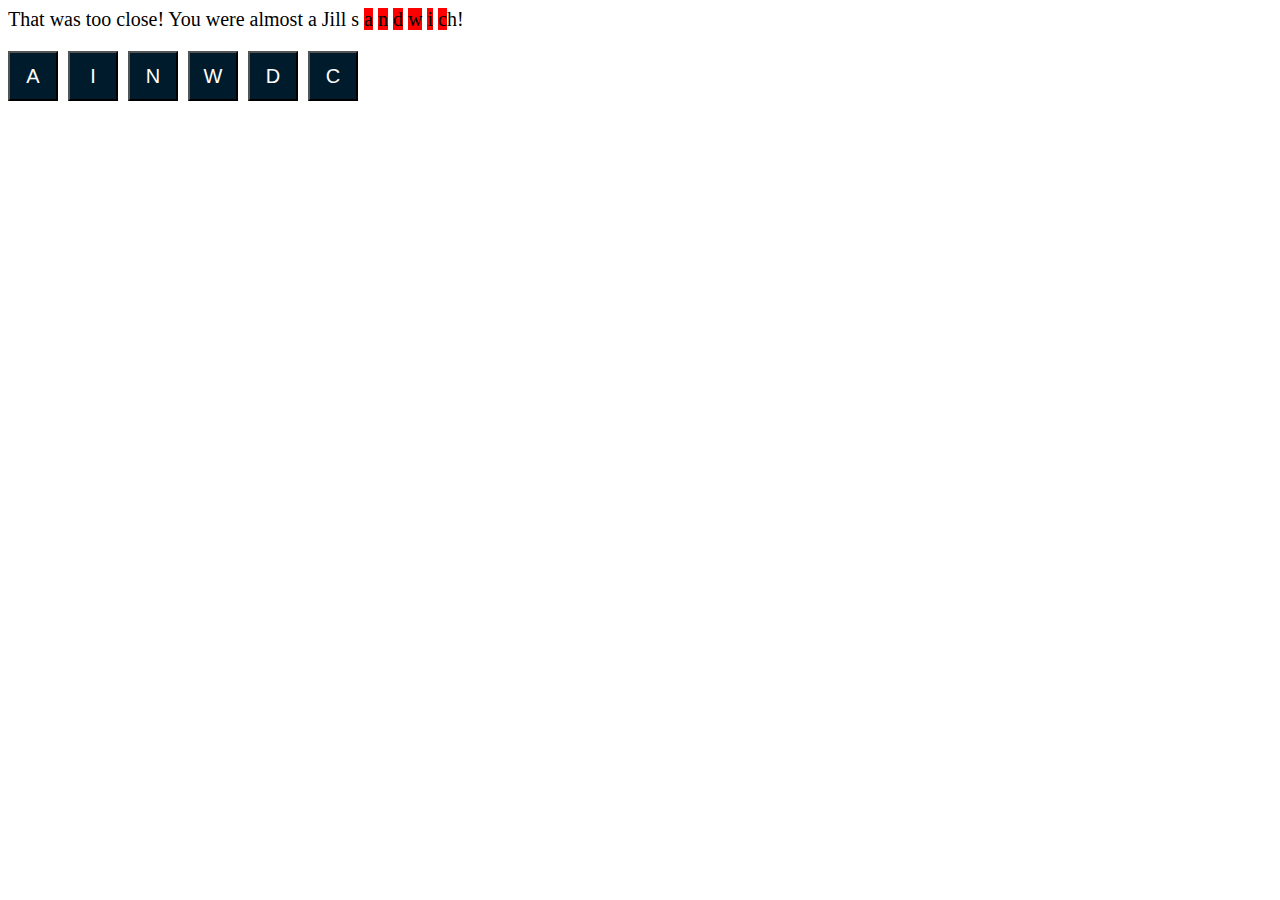
==== index.html @ 3afdf9ec "valida letras" ====
<!DOCTYPE html>
<html xmlns="http://www.w3.org/1999/xhtml">

  <head>
    <meta charset="utf-8" />
    <meta name="viewport" content="width=device-width" />
    <title>English Live Desafio</title>
    <style type="text/css">
    body {

      font-size: 20px;
    }
      .letter.show {
        background: green;
      }
      .letter.hide {
        background: red;
      }

      button.tecla {
        opacity: 0.5;
        padding: 10px;
        height: 50px;
        width: 50px;
        font-size: 20px;
        margin: 20px 10px 0 0;
        background: #001b2c;
        color: white;
        text-transform: uppercase;
      }

      button.tecla.ativa {
        opacity: 1;
      }
    </style>
  </head>

  <body>
    <div id="frase"></div>
    <div id="letras"></div>
    <div id="letterboard"></div>
    <div id="keyboard"></div>
    <div id="keypad"></div>
  </body>
  <script type="text/javascript" src="./res/js/frases.js"></script>
  <script type="text/javascript" src="./res/js/jquery-3.3.1.min.js"></script>
  <script type="text/javascript">
    function randomFrase() {
      fraseid = Math.floor(Math.random() * 6) + 1;
      frase = frases[fraseid].frase;
      return frase;
    }

    function getPalavra(frase) {
      palavra = frase.match(/\[(.*?)\]/);
      return palavra[1];
    }

    function getLetras(palavra) {
      letras = palavra.substring(1, (palavra.length - 1));
      return letras;
    }

    function ocultaPalavra(palavra, letras) {
        html = "";
        for (var i = 0; i < letras.length; i++) {
          html += ' <span class="letter hide" id="letter'+i+'">'+letras.charAt(i)+'</span>';
        }
       palavraoculta = palavra.replace(letras, html);
       return palavraoculta;
    }

    function mostraFrase(frase, palavraOculta, palavra) {
      document.getElementById("frase").innerHTML = frase.replace(palavra, palavraoculta).replace(/[\[\]']+/g, '');
    }

    function embaralhaLetras(letras) {
      return letras.split('').sort(function() {
        return 0.5 - Math.random()
      }).join('');
    }

    function mostraLetras(letras) {
      document.getElementById("letras").innerHTML = letras;
    }

    function montaTeclado(letras, divid) {
      $('#'+divid).empty();
      for (var i = 0; i < letras.length; i++) {
        montarBotao(letras.charAt(i), i, divid);
      }
    }

    function montarBotao(tecla, contador, divid) {
      $('#'+divid).append('<button id="tecla-'+tecla+'" class="tecla ativa tecla' +contador+'" value="'+tecla+'" >'+tecla+'</button>');
    }

    var ultimaLetraCerta = 0;
    function verificaPalavra(tecla) {
      letra = tecla.value;
      if ($(".letter.hide").text()[0] == letra) {
        letraId = $(".letter.hide").attr('id');
        $("#"+letraId).removeClass("hide");
        $("#"+letraId).addClass("show");
        $(tecla).removeClass("ativa").prop("disabled",true);
        if ($(".letter.hide").length == 0) {
          alert("AE Carai!");
          iniciaJogo();
        }
      }
    }
    var palavra;

    function iniciaJogo() {
      frase = randomFrase();
      palavra = getPalavra(frase);
      letras = getLetras(palavra);
      letrasEmbaralhadas = embaralhaLetras(letras);
      palavraOculta = ocultaPalavra(palavra, letras);
      mostraFrase(frase, palavraOculta, palavra);
      montaTeclado(letrasEmbaralhadas, "letterboard");
      $("#letterboard button").click(function(event) {
        verificaPalavra(this);
      });
    }

    function mostrarTecladoCompleto() {
      keyboard = "qwertyuiopasdfghjkl_-zxcvbnm.@";
      montaTeclado(keyboard, "keyboard");
      keyboard = "1234567890+";
      montaTeclado(keyboard, "keypad");
    }

    window.onload = function() {
      iniciaJogo();
      //mostrarTecladoCompleto();
    }
  </script>

</html>
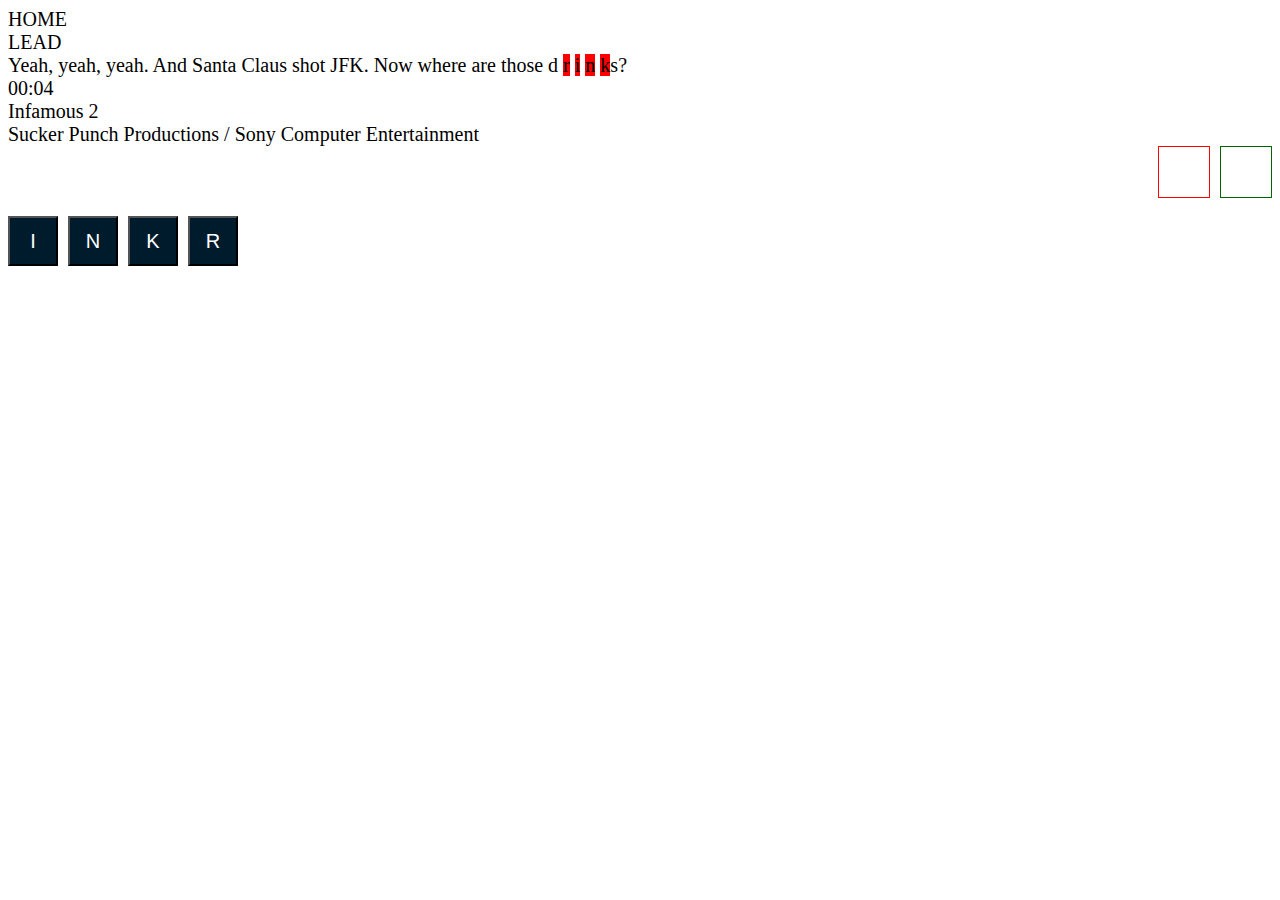
==== commit 6250fb8c: "separado em arquivos e traduzido para ingles" ====
--- a/index.html
+++ b/index.html
@@ -5,136 +5,35 @@
     <meta charset="utf-8" />
     <meta name="viewport" content="width=device-width" />
     <title>English Live Desafio</title>
-    <style type="text/css">
-    body {
-
-      font-size: 20px;
-    }
-      .letter.show {
-        background: green;
-      }
-      .letter.hide {
-        background: red;
-      }
-
-      button.tecla {
-        opacity: 0.5;
-        padding: 10px;
-        height: 50px;
-        width: 50px;
-        font-size: 20px;
-        margin: 20px 10px 0 0;
-        background: #001b2c;
-        color: white;
-        text-transform: uppercase;
-      }
-
-      button.tecla.ativa {
-        opacity: 1;
-      }
-    </style>
+    <link rel="stylesheet" href="./res/css/style.css">
   </head>
 
   <body>
-    <div id="frase"></div>
-    <div id="letras"></div>
-    <div id="letterboard"></div>
-    <div id="keyboard"></div>
-    <div id="keypad"></div>
+    <section id="home">
+      HOME
+    </section>
+    <section id="lead">
+      LEAD
+    </section>
+    <section id="game">
+      <div id="quote"></div>
+      <div id="letters"></div>
+      <div id="numberCountdown"></div>
+      <div id="title"></div>
+      <div id="producer"></div>
+      <div id="score">
+        <div id="rights"></div>
+        <div id="wrongs"></div>
+      </div>
+      <div id="keyboard"></div>
+      <div id="keypad"></div>
+
+    </section>
+    <section id="result">
+    </section>
   </body>
-  <script type="text/javascript" src="./res/js/frases.js"></script>
+  <script type="text/javascript" src="./res/js/quotes.js"></script>
   <script type="text/javascript" src="./res/js/jquery-3.3.1.min.js"></script>
-  <script type="text/javascript">
-    function randomFrase() {
-      fraseid = Math.floor(Math.random() * 6) + 1;
-      frase = frases[fraseid].frase;
-      return frase;
-    }
-
-    function getPalavra(frase) {
-      palavra = frase.match(/\[(.*?)\]/);
-      return palavra[1];
-    }
-
-    function getLetras(palavra) {
-      letras = palavra.substring(1, (palavra.length - 1));
-      return letras;
-    }
-
-    function ocultaPalavra(palavra, letras) {
-        html = "";
-        for (var i = 0; i < letras.length; i++) {
-          html += ' <span class="letter hide" id="letter'+i+'">'+letras.charAt(i)+'</span>';
-        }
-       palavraoculta = palavra.replace(letras, html);
-       return palavraoculta;
-    }
-
-    function mostraFrase(frase, palavraOculta, palavra) {
-      document.getElementById("frase").innerHTML = frase.replace(palavra, palavraoculta).replace(/[\[\]']+/g, '');
-    }
-
-    function embaralhaLetras(letras) {
-      return letras.split('').sort(function() {
-        return 0.5 - Math.random()
-      }).join('');
-    }
-
-    function mostraLetras(letras) {
-      document.getElementById("letras").innerHTML = letras;
-    }
-
-    function montaTeclado(letras, divid) {
-      $('#'+divid).empty();
-      for (var i = 0; i < letras.length; i++) {
-        montarBotao(letras.charAt(i), i, divid);
-      }
-    }
-
-    function montarBotao(tecla, contador, divid) {
-      $('#'+divid).append('<button id="tecla-'+tecla+'" class="tecla ativa tecla' +contador+'" value="'+tecla+'" >'+tecla+'</button>');
-    }
-
-    var ultimaLetraCerta = 0;
-    function verificaPalavra(tecla) {
-      letra = tecla.value;
-      if ($(".letter.hide").text()[0] == letra) {
-        letraId = $(".letter.hide").attr('id');
-        $("#"+letraId).removeClass("hide");
-        $("#"+letraId).addClass("show");
-        $(tecla).removeClass("ativa").prop("disabled",true);
-        if ($(".letter.hide").length == 0) {
-          alert("AE Carai!");
-          iniciaJogo();
-        }
-      }
-    }
-    var palavra;
-
-    function iniciaJogo() {
-      frase = randomFrase();
-      palavra = getPalavra(frase);
-      letras = getLetras(palavra);
-      letrasEmbaralhadas = embaralhaLetras(letras);
-      palavraOculta = ocultaPalavra(palavra, letras);
-      mostraFrase(frase, palavraOculta, palavra);
-      montaTeclado(letrasEmbaralhadas, "letterboard");
-      $("#letterboard button").click(function(event) {
-        verificaPalavra(this);
-      });
-    }
-
-    function mostrarTecladoCompleto() {
-      keyboard = "qwertyuiopasdfghjkl_-zxcvbnm.@";
-      montaTeclado(keyboard, "keyboard");
-      keyboard = "1234567890+";
-      montaTeclado(keyboard, "keypad");
-    }
-
-    window.onload = function() {
-      iniciaJogo();
-      //mostrarTecladoCompleto();
-    }
-  </script>
+  <script type="text/javascript" src="./res/js/ojogo.js"></script>
 
 </html>
--- a/res/css/style.css
+++ b/res/css/style.css
@@ -0,0 +1,51 @@
+
+  body {
+
+    font-size: 20px;
+  }
+
+  .letter.show {
+    background: green;
+  }
+
+  .letter.hide {
+    background: red;
+  }
+
+  button.key {
+    opacity: 0.5;
+    padding: 10px;
+    height: 50px;
+    width: 50px;
+    font-size: 20px;
+    margin: 20px 10px 0 0;
+    background: #001b2c;
+    color: white;
+    text-transform: uppercase;
+  }
+
+  button.key.active {
+    opacity: 1;
+  }
+
+  #score {
+  height: 50px;
+  }
+  #score #rights {
+    border: 1px solid darkgreen;
+    color: darkgreen;
+    width: 50px;
+    height: 50px;
+    float: right;
+    font-size: 20px;
+  }
+
+  #score #wrongs {
+    border: 1px solid red;
+    color: red;
+    width: 50px;
+    height: 50px;
+    float: right;
+    margin-right: 10px;
+    font-size: 20px;
+  }
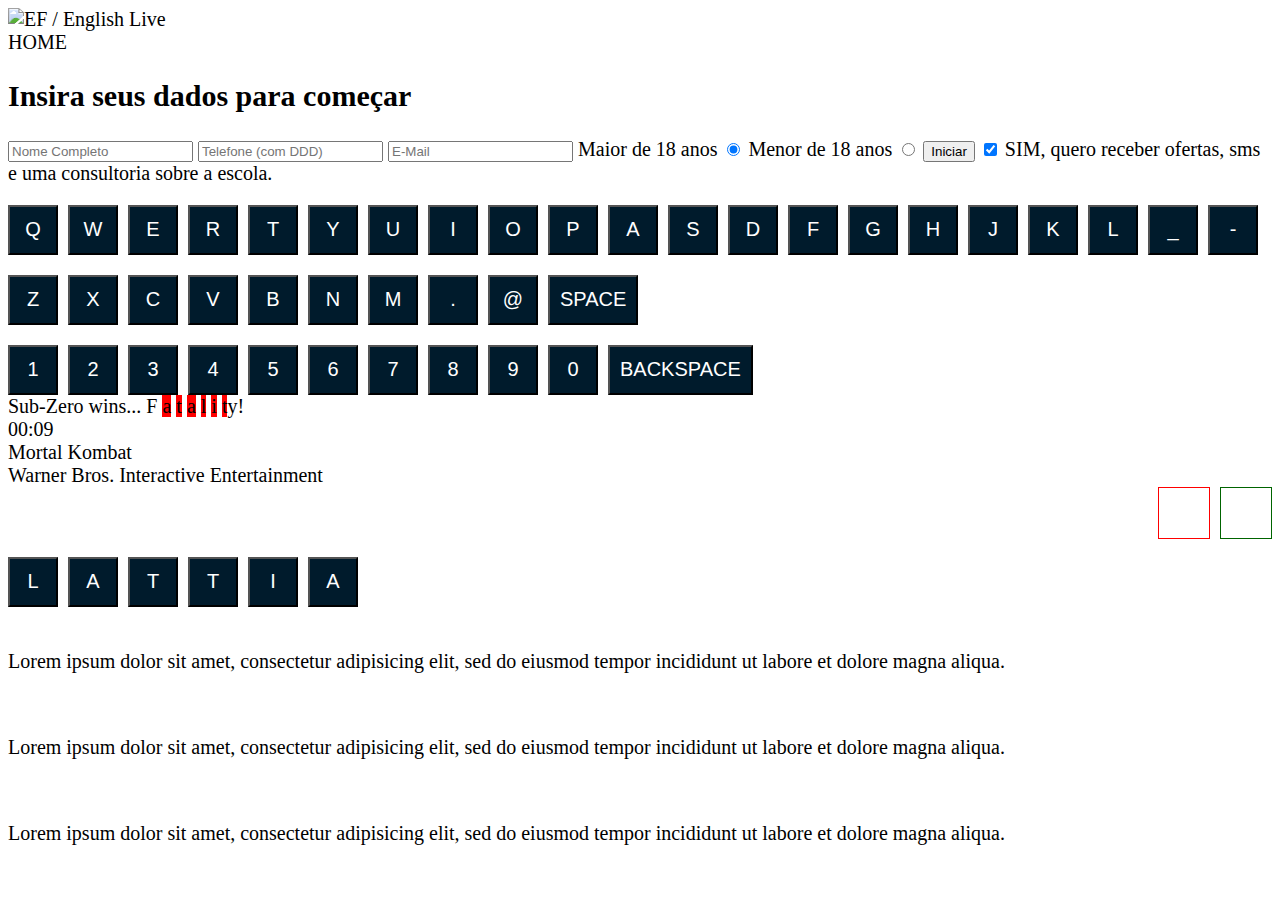
==== commit 57c738df: "HTML sections" ====
--- a/index.html
+++ b/index.html
@@ -9,12 +9,42 @@
   </head>
 
   <body>
+    <header>
+      <img src="./res/img/logo.png" alt="EF / English Live" class="logo">
+    </header>
+
     <section id="home">
       HOME
     </section>
+
     <section id="lead">
-      LEAD
+      <h2>Insira seus dados para começar</h2>
+      <div class="form">
+        <form id="leadForm">
+          <input type="text" class="field" placeholder="Nome Completo" id="nome" name="nome">
+          <input type="text" class="field" placeholder="Telefone (com DDD)" id="fone" name="fone">
+          <input type="text" class="field" placeholder="E-Mail" id="email" name="email">
+          <label for="optin">
+            Maior de 18 anos
+            <input type="radio" class="radio" value="maior18" name="idade" checked="checked">
+          </label>
+          <label for="optin">
+            Menor de 18 anos
+            <input type="radio" class="radio" value="menor18" name="idade">
+          </label>
+          <input type="submit" class="btn btn-primary btn-submit" value="Iniciar" name="submit">
+          <label for="optin">
+            <input type="checkbox" id="optin" value="receber" name="optin" checked="checked">
+            SIM, quero receber ofertas, sms e uma consultoria sobre a escola.
+          </label>
+        </form>
+      </div>
+      <div class="keyboard">
+        <div id="keyboard"></div>
+        <div id="keypad"></div>
+      </div>
     </section>
+
     <section id="game">
       <div id="quote"></div>
       <div id="letters"></div>
@@ -25,15 +55,39 @@
         <div id="rights"></div>
         <div id="wrongs"></div>
       </div>
-      <div id="keyboard"></div>
-      <div id="keypad"></div>
+      <div id="letterboard"></div>
+    </section>
 
-    </section>
     <section id="result">
+      <div class="final noob">
+        <img src="" alt="" class="result">
+        <p class="result">
+          Lorem ipsum dolor sit amet, consectetur adipisicing elit, sed do eiusmod tempor incididunt ut labore et dolore magna aliqua.
+        </p>
+      </div>
+      <div class="final gamer">
+        <img src="" alt="" class="result">
+        <p class="result">
+          Lorem ipsum dolor sit amet, consectetur adipisicing elit, sed do eiusmod tempor incididunt ut labore et dolore magna aliqua.
+        </p>
+      </div>
+      <div class="final hard">
+        <img src="" alt="" class="result">
+        <p class="result">
+          Lorem ipsum dolor sit amet, consectetur adipisicing elit, sed do eiusmod tempor incididunt ut labore et dolore magna aliqua.
+        </p>
+      </div>
     </section>
   </body>
   <script type="text/javascript" src="./res/js/quotes.js"></script>
   <script type="text/javascript" src="./res/js/jquery-3.3.1.min.js"></script>
   <script type="text/javascript" src="./res/js/ojogo.js"></script>
+  <script type="text/javascript" src="./res/js/utils.js"></script>
+
+  <script type="text/javascript">
+    $.post("http://www.englishlivebrasil.com.br/games/bgs2018/api/", $('#leadForm').serialize(), function(data) {
+      console.log(data);
+    });
+  </script>
 
 </html>
--- a/res/css/style.css
+++ b/res/css/style.css
@@ -28,6 +28,11 @@
     opacity: 1;
   }
 
+  button.key#key-space,
+  button.key#key-backspace {
+  width: auto;important;
+  }
+
   #score {
   height: 50px;
   }
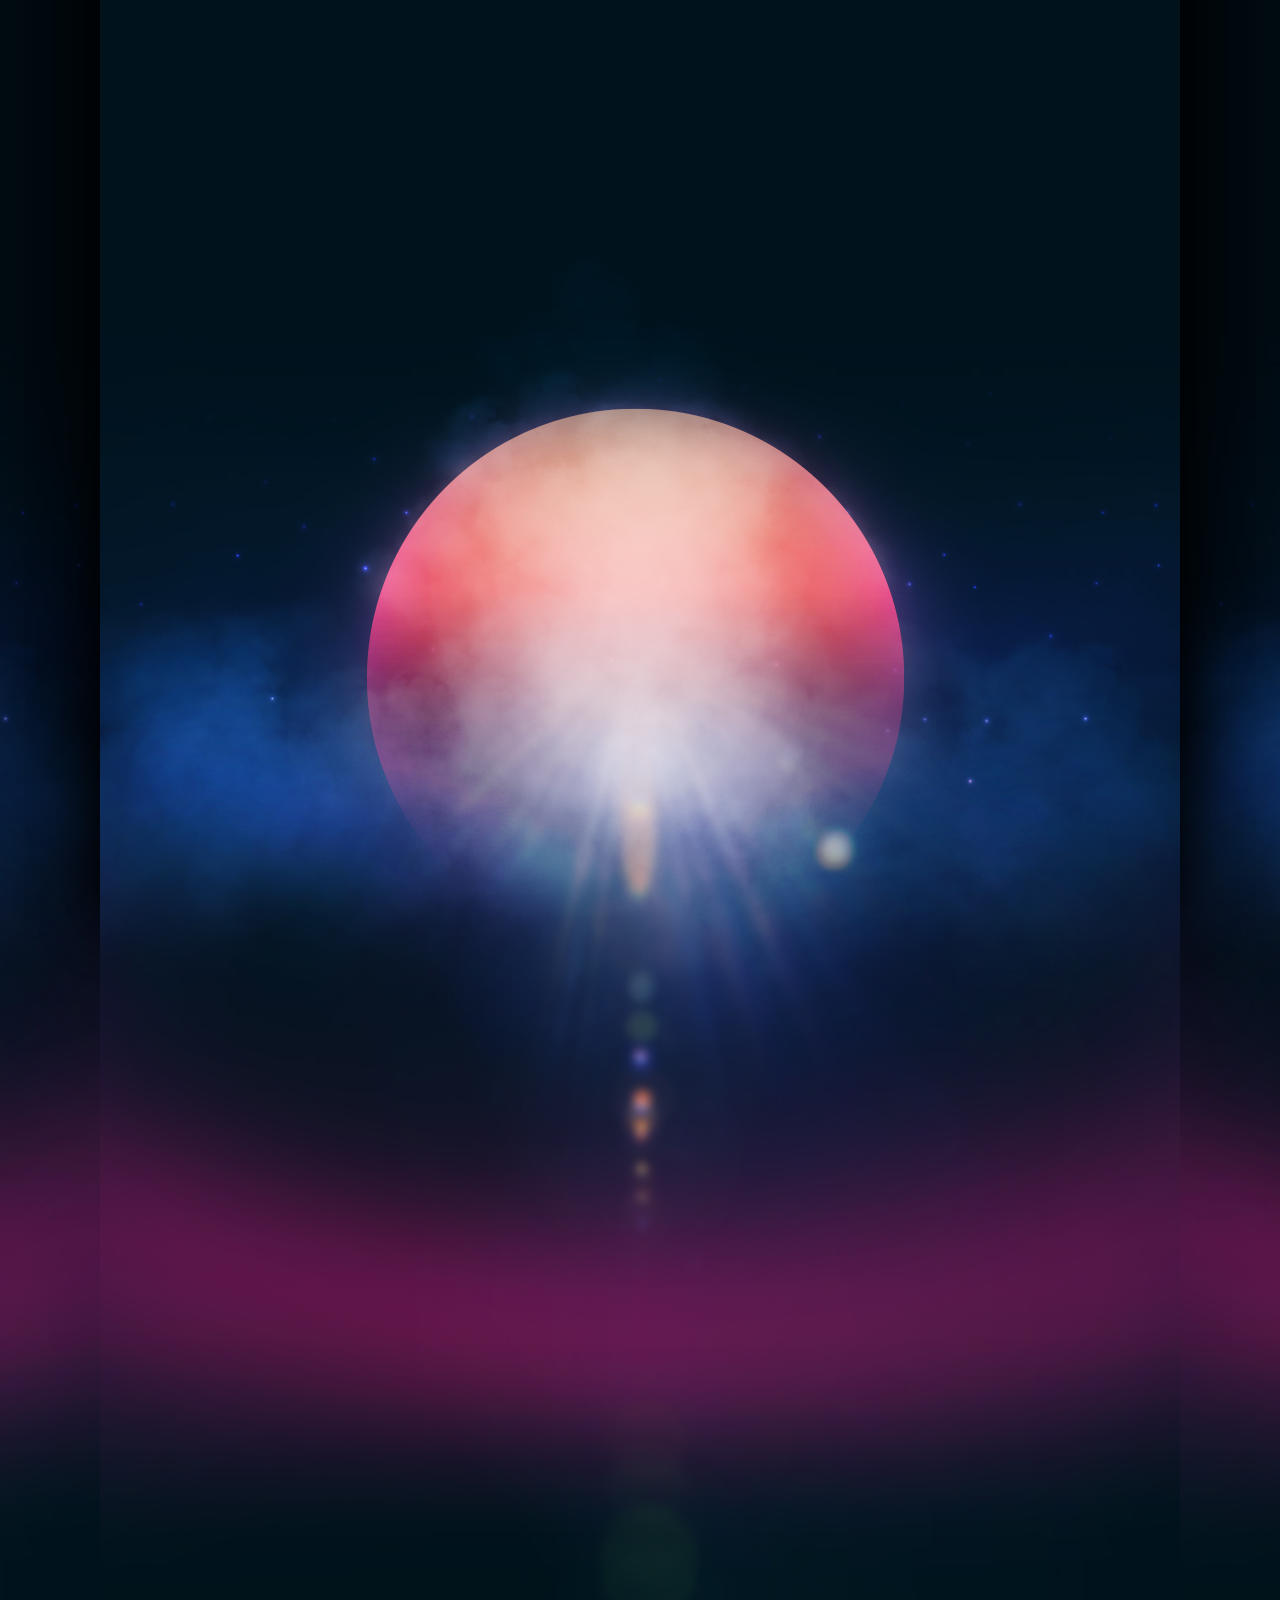
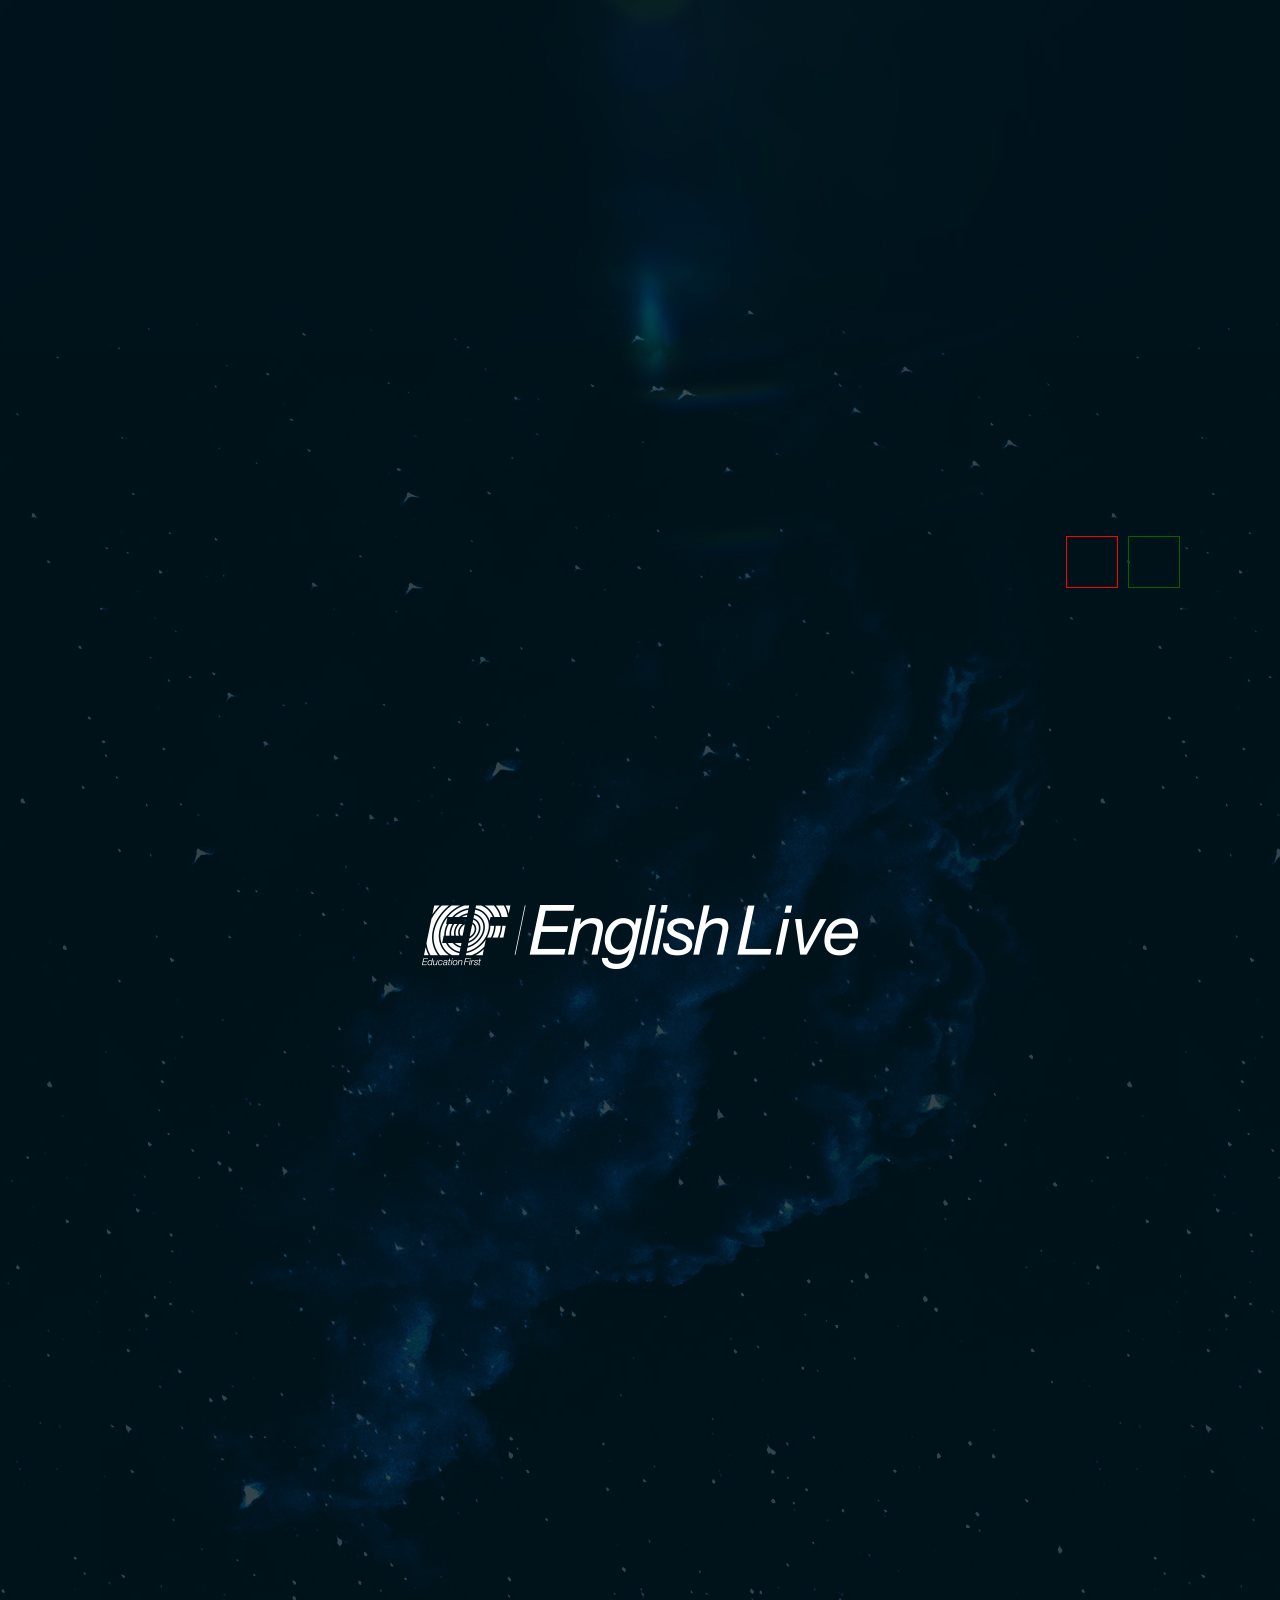
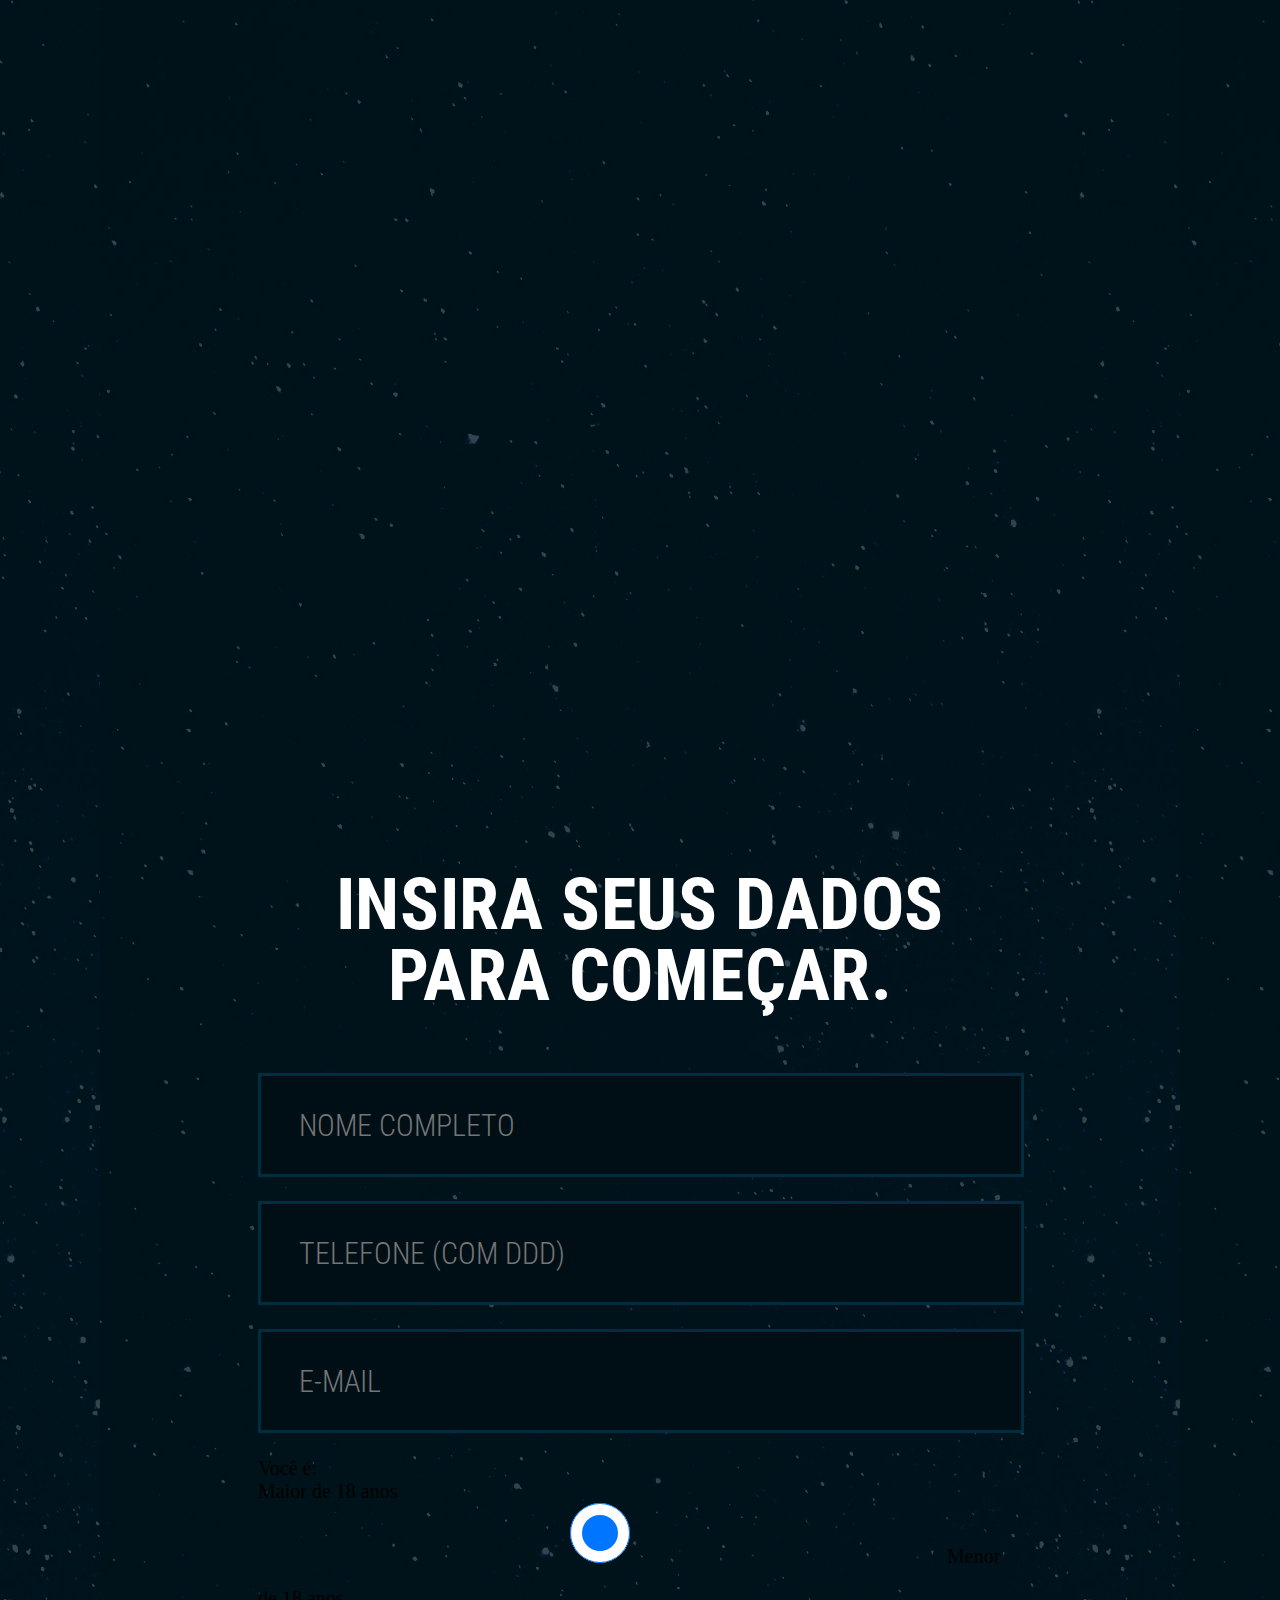
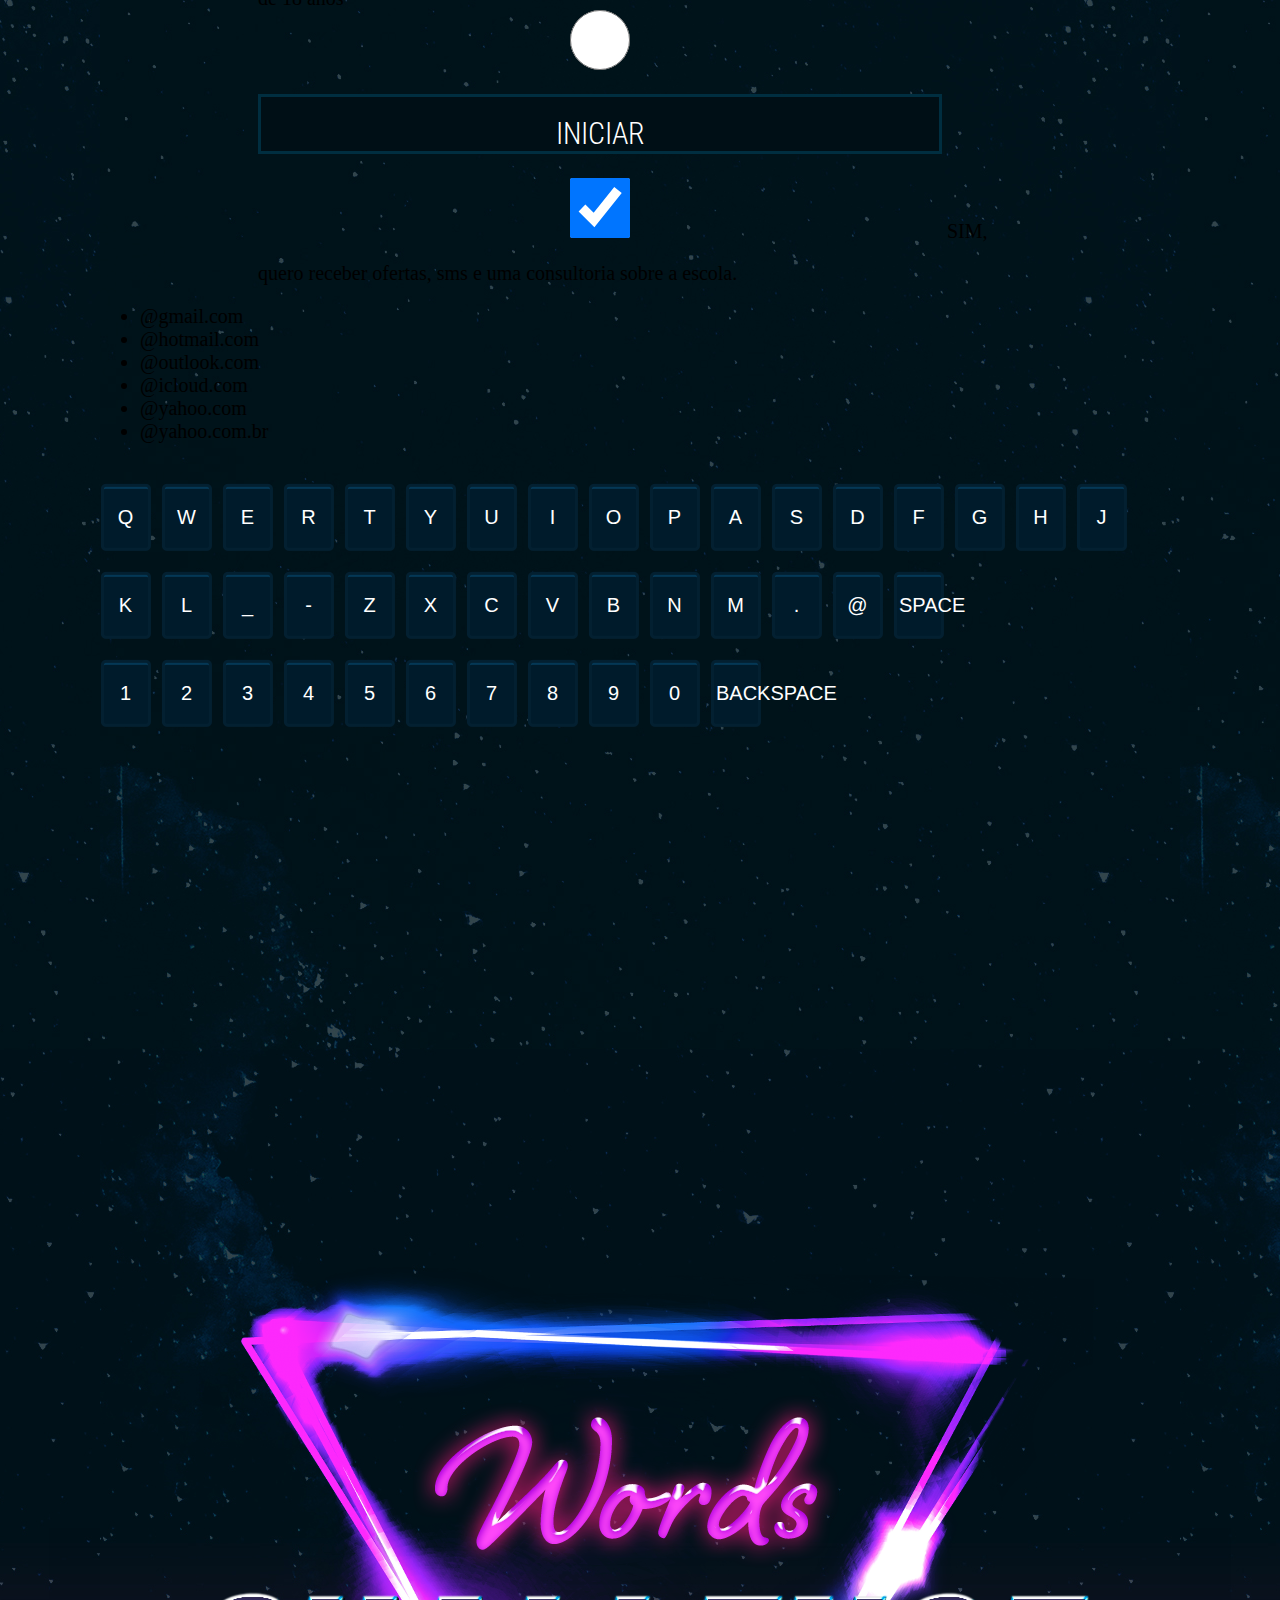
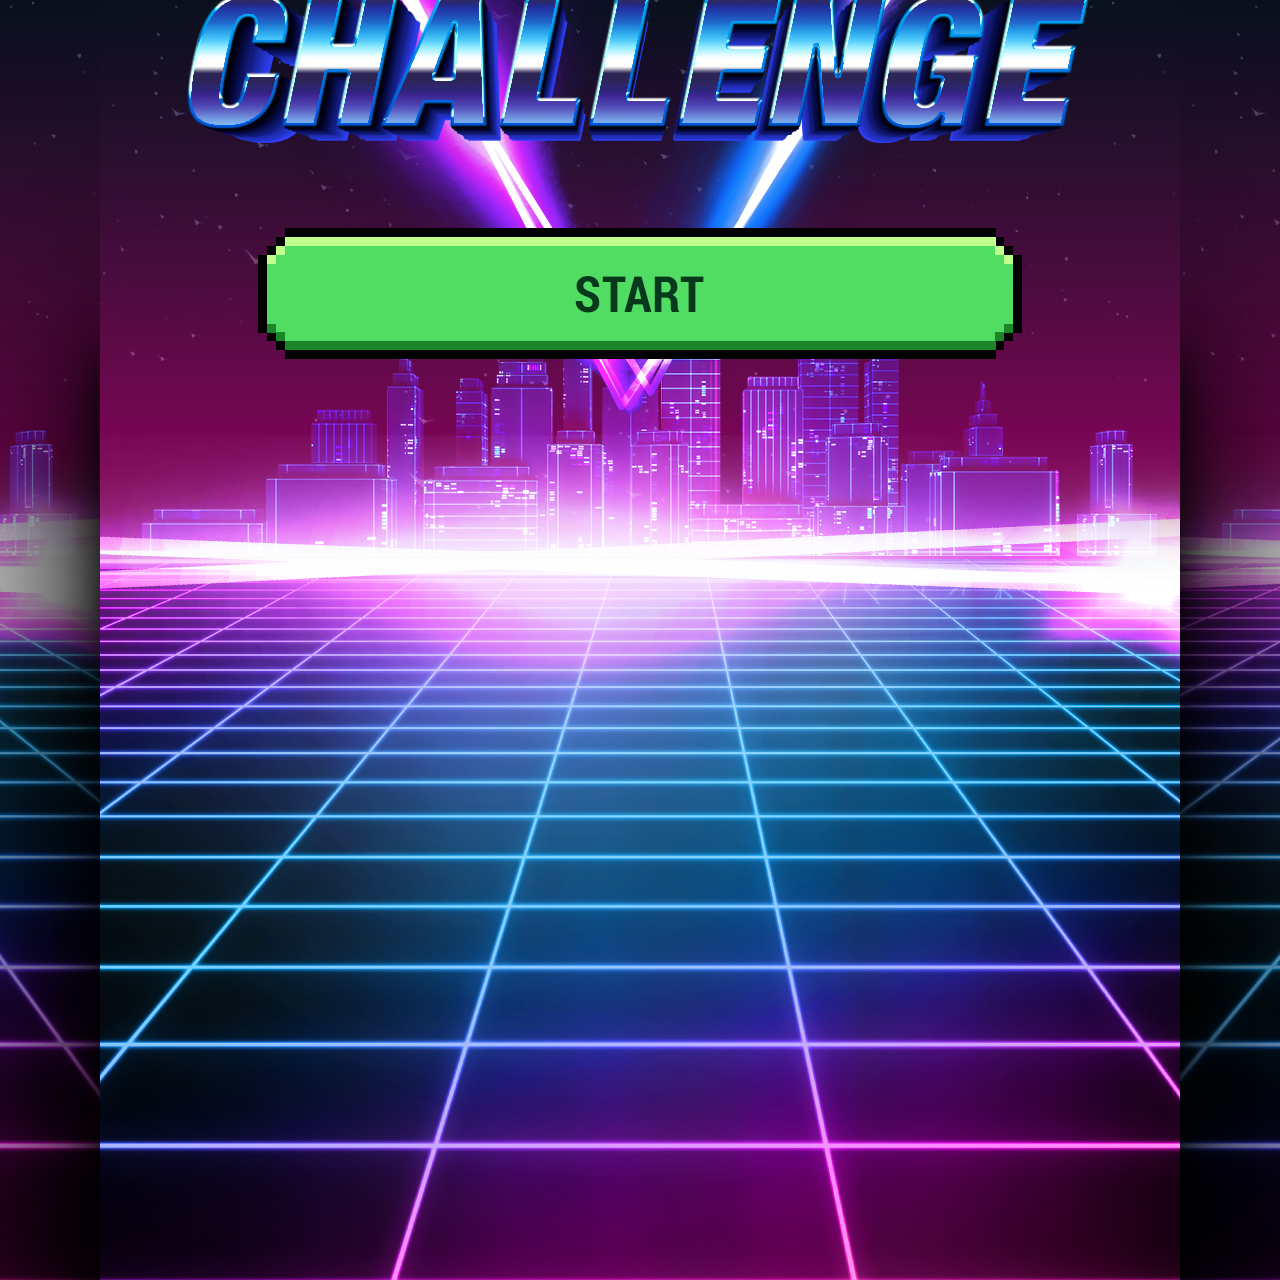
==== commit 0b19e60a: "CSS" ====
--- a/index.html
+++ b/index.html
@@ -1,29 +1,63 @@
 <!DOCTYPE html>
 <html xmlns="http://www.w3.org/1999/xhtml">
-
   <head>
     <meta charset="utf-8" />
     <meta name="viewport" content="width=device-width" />
     <title>English Live Desafio</title>
+    <link rel="stylesheet" href="./res/fonts/robotoCondensed/robotoCondensed.css">
     <link rel="stylesheet" href="./res/css/style.css">
   </head>
 
   <body>
     <header>
-      <img src="./res/img/logo.png" alt="EF / English Live" class="logo">
+      <img src="./res/img/english-live.png" alt="EF English Live" class="logo">
     </header>
 
-    <section id="home">
-      HOME
+    <section id="result">
+      <div class="final noob hide">
+        <img src="./res/img/winner-noob.png" alt="N00B" class="result">
+        <p class="resultText">
+          Sorry, você acertou menos de três…<br>
+          Precisa treinar mais - nos games e no inglês!
+        </p>
+      </div>
+      <div class="final gamer hide">
+        <img src="./res/img/winner-gamer.png" alt="G4M3R" class="result">
+        <p class="resultText">
+          Congrats! Você acertou 3 ou mais frases, é um gamer mesmo.<br>
+          Pegue seu prêmio.
+        </p>
+      </div>
+      <div class="final hard hide">
+        <img src="./res/img/winner-level-hard.png" alt="XP" class="result">
+        <p class="resultText">
+          Amazing! Acertou todas!<br>
+          Não tem troféu de platina, mas tem prêmio, e nossa admiração!
+        </p>
+      </div>
+    </section>
+
+    <section id="game">
+      <div id="quote"></div>
+      <div id="letters"></div>
+      <div id="numberCountdown" class=""></div>
+      <div id="title"></div>
+      <div id="producer"></div>
+      <div id="score">
+        <div id="rights"></div>
+        <div id="wrongs"></div>
+      </div>
+      <div id="letterboard"></div>
     </section>
 
     <section id="lead">
-      <h2>Insira seus dados para começar</h2>
+      <h2>Insira seus dados para começar.</h2>
       <div class="form">
         <form id="leadForm">
-          <input type="text" class="field" placeholder="Nome Completo" id="nome" name="nome">
-          <input type="text" class="field" placeholder="Telefone (com DDD)" id="fone" name="fone">
-          <input type="text" class="field" placeholder="E-Mail" id="email" name="email">
+          <input type="text" autocomplete="off" class="field" placeholder="Nome Completo" id="nome" name="nome">
+          <input type="text" autocomplete="off" class="field" placeholder="Telefone (com DDD)" id="fone" name="fone">
+          <input type="text" autocomplete="off" class="field" placeholder="E-Mail" id="email" name="email">
+          <div class="vocee">Você é:</div>
           <label for="optin">
             Maior de 18 anos
             <input type="radio" class="radio" value="maior18" name="idade" checked="checked">
@@ -38,6 +72,16 @@
             SIM, quero receber ofertas, sms e uma consultoria sobre a escola.
           </label>
         </form>
+        <div class="hide emailhelper">
+          <ul class="emailoptions">
+            <li class="emailoption">@gmail.com</li>
+            <li class="emailoption">@hotmail.com</li>
+            <li class="emailoption">@outlook.com</li>
+            <li class="emailoption">@icloud.com</li>
+            <li class="emailoption">@yahoo.com</li>
+            <li class="emailoption">@yahoo.com.br</li>
+          </ul>
+        </div>
       </div>
       <div class="keyboard">
         <div id="keyboard"></div>
@@ -45,40 +89,13 @@
       </div>
     </section>
 
-    <section id="game">
-      <div id="quote"></div>
-      <div id="letters"></div>
-      <div id="numberCountdown"></div>
-      <div id="title"></div>
-      <div id="producer"></div>
-      <div id="score">
-        <div id="rights"></div>
-        <div id="wrongs"></div>
-      </div>
-      <div id="letterboard"></div>
+    <section id="home">
+      <img class="gamelogo" src="./res/img/words-challenge.png" alt="Words Challenge">
+      <img class="btnstart" src="./res/img/start.png" alt="Start">
     </section>
 
-    <section id="result">
-      <div class="final noob">
-        <img src="" alt="" class="result">
-        <p class="result">
-          Lorem ipsum dolor sit amet, consectetur adipisicing elit, sed do eiusmod tempor incididunt ut labore et dolore magna aliqua.
-        </p>
-      </div>
-      <div class="final gamer">
-        <img src="" alt="" class="result">
-        <p class="result">
-          Lorem ipsum dolor sit amet, consectetur adipisicing elit, sed do eiusmod tempor incididunt ut labore et dolore magna aliqua.
-        </p>
-      </div>
-      <div class="final hard">
-        <img src="" alt="" class="result">
-        <p class="result">
-          Lorem ipsum dolor sit amet, consectetur adipisicing elit, sed do eiusmod tempor incididunt ut labore et dolore magna aliqua.
-        </p>
-      </div>
-    </section>
   </body>
+
   <script type="text/javascript" src="./res/js/quotes.js"></script>
   <script type="text/javascript" src="./res/js/jquery-3.3.1.min.js"></script>
   <script type="text/javascript" src="./res/js/ojogo.js"></script>
@@ -88,6 +105,28 @@
     $.post("http://www.englishlivebrasil.com.br/games/bgs2018/api/", $('#leadForm').serialize(), function(data) {
       console.log(data);
     });
+
+    window.onload = function() {
+
+      $("#leadForm input.field").click(function(event) {
+        fieldFocus = this.id;
+      });
+
+      showTecladoCompleto();
+      scrollToSection("home");
+
+      $(".btnstart").click(function() {
+        scrollToSection("lead");
+      });
+
+
+      $("form#leadForm").submit(function(e) {
+        e.preventDefault();
+        scrollToSection("game");
+        newTurn();
+      });
+
+    }
   </script>
 
 </html>
--- a/res/fonts/robotoCondensed/robotoCondensed.css
+++ b/res/fonts/robotoCondensed/robotoCondensed.css
@@ -0,0 +1,48 @@
+/* latin-ext */
+@font-face {
+  font-family: 'Roboto Condensed';
+  font-style: normal;
+  font-weight: 300;
+  src: local('Roboto Condensed Light'), local('RobotoCondensed-Light'), url('RobotoCondensed-Light.ttf')  format('truetype'), url(https://fonts.gstatic.com/s/robotocondensed/v16/ieVi2ZhZI2eCN5jzbjEETS9weq8-33mZGCoYb9lecyVC4A.woff2) format('woff2');
+  unicode-range: U+0100-024F, U+0259, U+1E00-1EFF, U+2020, U+20A0-20AB, U+20AD-20CF, U+2113, U+2C60-2C7F, U+A720-A7FF;
+}
+/* latin */
+@font-face {
+  font-family: 'Roboto Condensed';
+  font-style: normal;
+  font-weight: 300;
+  src: local('Roboto Condensed Light'), local('RobotoCondensed-Light'), url('RobotoCondensed-Light.ttf')  format('truetype'), url(https://fonts.gstatic.com/s/robotocondensed/v16/ieVi2ZhZI2eCN5jzbjEETS9weq8-33mZGCQYb9lecyU.woff2) format('woff2');
+  unicode-range: U+0000-00FF, U+0131, U+0152-0153, U+02BB-02BC, U+02C6, U+02DA, U+02DC, U+2000-206F, U+2074, U+20AC, U+2122, U+2191, U+2193, U+2212, U+2215, U+FEFF, U+FFFD;
+}
+/* latin-ext */
+@font-face {
+  font-family: 'Roboto Condensed';
+  font-style: normal;
+  font-weight: 400;
+  src: local('Roboto Condensed'), local('RobotoCondensed-Regular'), url('RobotoCondensed-Regular.ttf')  format('truetype'), url(https://fonts.gstatic.com/s/robotocondensed/v16/ieVl2ZhZI2eCN5jzbjEETS9weq8-19y7DQk6YvNkeg.woff2) format('woff2');
+  unicode-range: U+0100-024F, U+0259, U+1E00-1EFF, U+2020, U+20A0-20AB, U+20AD-20CF, U+2113, U+2C60-2C7F, U+A720-A7FF;
+}
+/* latin */
+@font-face {
+  font-family: 'Roboto Condensed';
+  font-style: normal;
+  font-weight: 400;
+  src: local('Roboto Condensed'), local('RobotoCondensed-Regular'), url('RobotoCondensed-Regular.ttf')  format('truetype'), url(https://fonts.gstatic.com/s/robotocondensed/v16/ieVl2ZhZI2eCN5jzbjEETS9weq8-19K7DQk6YvM.woff2) format('woff2');
+  unicode-range: U+0000-00FF, U+0131, U+0152-0153, U+02BB-02BC, U+02C6, U+02DA, U+02DC, U+2000-206F, U+2074, U+20AC, U+2122, U+2191, U+2193, U+2212, U+2215, U+FEFF, U+FFFD;
+}
+/* latin-ext */
+@font-face {
+  font-family: 'Roboto Condensed';
+  font-style: normal;
+  font-weight: 700;
+  src: local('Roboto Condensed Bold'), local('RobotoCondensed-Bold'), url('RobotoCondensed-Bold.ttf')  format('truetype'), url(https://fonts.gstatic.com/s/robotocondensed/v16/ieVi2ZhZI2eCN5jzbjEETS9weq8-32meGCoYb9lecyVC4A.woff2) format('woff2');
+  unicode-range: U+0100-024F, U+0259, U+1E00-1EFF, U+2020, U+20A0-20AB, U+20AD-20CF, U+2113, U+2C60-2C7F, U+A720-A7FF;
+}
+/* latin */
+@font-face {
+  font-family: 'Roboto Condensed';
+  font-style: normal;
+  font-weight: 700;
+  src: local('Roboto Condensed Bold'), local('RobotoCondensed-Bold'), url('RobotoCondensed-Bold.ttf')  format('truetype'), url(https://fonts.gstatic.com/s/robotocondensed/v16/ieVi2ZhZI2eCN5jzbjEETS9weq8-32meGCQYb9lecyU.woff2) format('woff2');
+  unicode-range: U+0000-00FF, U+0131, U+0152-0153, U+02BB-02BC, U+02C6, U+02DA, U+02DC, U+2000-206F, U+2074, U+20AC, U+2122, U+2191, U+2193, U+2212, U+2215, U+FEFF, U+FFFD;
+}
--- a/res/css/style.css
+++ b/res/css/style.css
@@ -1,56 +1,184 @@
+body {
+  background: url("../img/background.jpeg") 50% 0;
+  font-size: 20px;
+  margin: 0;
+  padding: 0;
+    -webkit-font-smoothing: antialiased;
+    -moz-osx-font-smoothing: grayscale;
+}
 
-  body {
+header {
+  position: fixed;
+  top: 0;
+  height: 100px;
+  width: 100%;
+  text-align: center;
+  padding-top: 58px;
+}
 
-    font-size: 20px;
+section {
+  padding-top: 160px;
+  height: 1760px;
+  width: 1080px;
+  display: block;
+  margin: auto;
+}
+
+section#home {
+  text-align: center;
+  box-shadow: 0px 1000px 50px 1px rgb(0, 0, 0), 0px 1000px 1500px 50px rgb(0, 0, 0);
+}
+
+
+section#result {
+  text-align: center;
+  box-shadow: 0px -1000px 50px 1px rgb(0, 0, 0), 0px -1000px 1500px 50px rgb(0, 0, 0);
+}
+
+.final.noob.hide, .final.gamer.hide, .final.hard.hide {
+  display: none;
+}
+
+.keyboard .key {
+  width: 51px;
+  height: 68px;
+  font-size: 20px;
+  margin: 20px 10px 0 0;
+  border: 0 none;
+  outline: 0 none;
+  background: url("../img/key-letter.png") no-repeat;
+}
+
+#letterboard .key {
+  width: 117px;
+  height: 152px;
+  font-size: 20px;
+  margin: 20px 10px 0 0;
+  border: 0 none;
+  outline: 0 none;
+  background: url("../img/key-game.png") no-repeat;
+}
+
+.key.active:active {
+  opacity: 0.8;
+  border: 1px solid transparent;
+}
+
+.letter.show {
+  background: green;
+}
+
+.letter.hide {
+  background: red;
+}
+
+button.key {
+  opacity: 0.5;
+  color: white;
+  text-transform: uppercase;
+}
+
+button.key.active {
+  opacity: 1;
+}
+
+button.key#key-space, button.key#key-backspace {
+  width: auto;
+  important;
+}
+
+#score {
+  height: 50px;
+}
+
+#score #rights {
+  border: 1px solid darkgreen;
+  color: darkgreen;
+  width: 50px;
+  height: 50px;
+  float: right;
+  font-size: 20px;
+}
+
+#score #wrongs {
+  border: 1px solid red;
+  color: red;
+  width: 50px;
+  height: 50px;
+  float: right;
+  margin-right: 10px;
+  font-size: 20px;
+}
+
+@keyframes pulse {
+  0% {
+    transform: scale(1);
   }
+  50% {
+    transform: scale(0.8);
+  }
+  100% {
+    transform: scale(1);
+  }
+}
 
-  .letter.show {
-    background: green;
-  }
+#numberCountdown {
+    text-align: center;
+    margin-top: 56px;
+    color: #fff;
+    font-size: 1.0em;
+    font-family: sans-serif;
+    text-transform: uppercase;
+}
 
-  .letter.hide {
-    background: red;
-  }
+.pulse {
+  animation-name: pulse;
+  animation-duration: 1s;
+  animation-fill-mode: both;
+  animation-iteration-count: infinite;
+}
 
-  button.key {
-    opacity: 0.5;
-    padding: 10px;
-    height: 50px;
-    width: 50px;
-    font-size: 20px;
-    margin: 20px 10px 0 0;
-    background: #001b2c;
+img.gamelogo {
+    margin: 144px auto -201px auto;
+}
+
+img.btnstart {
+    margin: 0 auto 0 auto;
+}
+
+h2 {
+    font-family: "Roboto Condensed", sans-serif;
+    text-align: center;
+    text-transform: uppercase;
+    font-size: 72px;
+    max-width: 650px;
+    margin: 69px auto 0;
+    line-height: 71px;
     color: white;
+    letter-spacing: 0.6px;
+}
+form#leadForm input {
+    width: 684px;
+    margin: 0 auto 24px;
+    border: 3px solid #002e40;
+    background: #000f16;
+    color: white;
+    height: 60px;
+    font-size: 30px;
+    padding: 19px 38px;
+    font-family: "Roboto Condensed";
     text-transform: uppercase;
-  }
+    font-weight: 300;
+    outline: 0 none;
+}
 
-  button.key.active {
-    opacity: 1;
-  }
+form#leadForm input:focus {
+    border: 3px solid #66c2f3;
+    box-shadow: 0 0px 50px 1px rgba(255, 255, 255, 0.2);
+}
 
-  button.key#key-space,
-  button.key#key-backspace {
-  width: auto;important;
-  }
-
-  #score {
-  height: 50px;
-  }
-  #score #rights {
-    border: 1px solid darkgreen;
-    color: darkgreen;
-    width: 50px;
-    height: 50px;
-    float: right;
-    font-size: 20px;
-  }
-
-  #score #wrongs {
-    border: 1px solid red;
-    color: red;
-    width: 50px;
-    height: 50px;
-    float: right;
-    margin-right: 10px;
-    font-size: 20px;
-  }
+form#leadForm {
+    margin: 62px auto 0 auto;
+    max-width: 764px;
+    /* background: red; */
+}
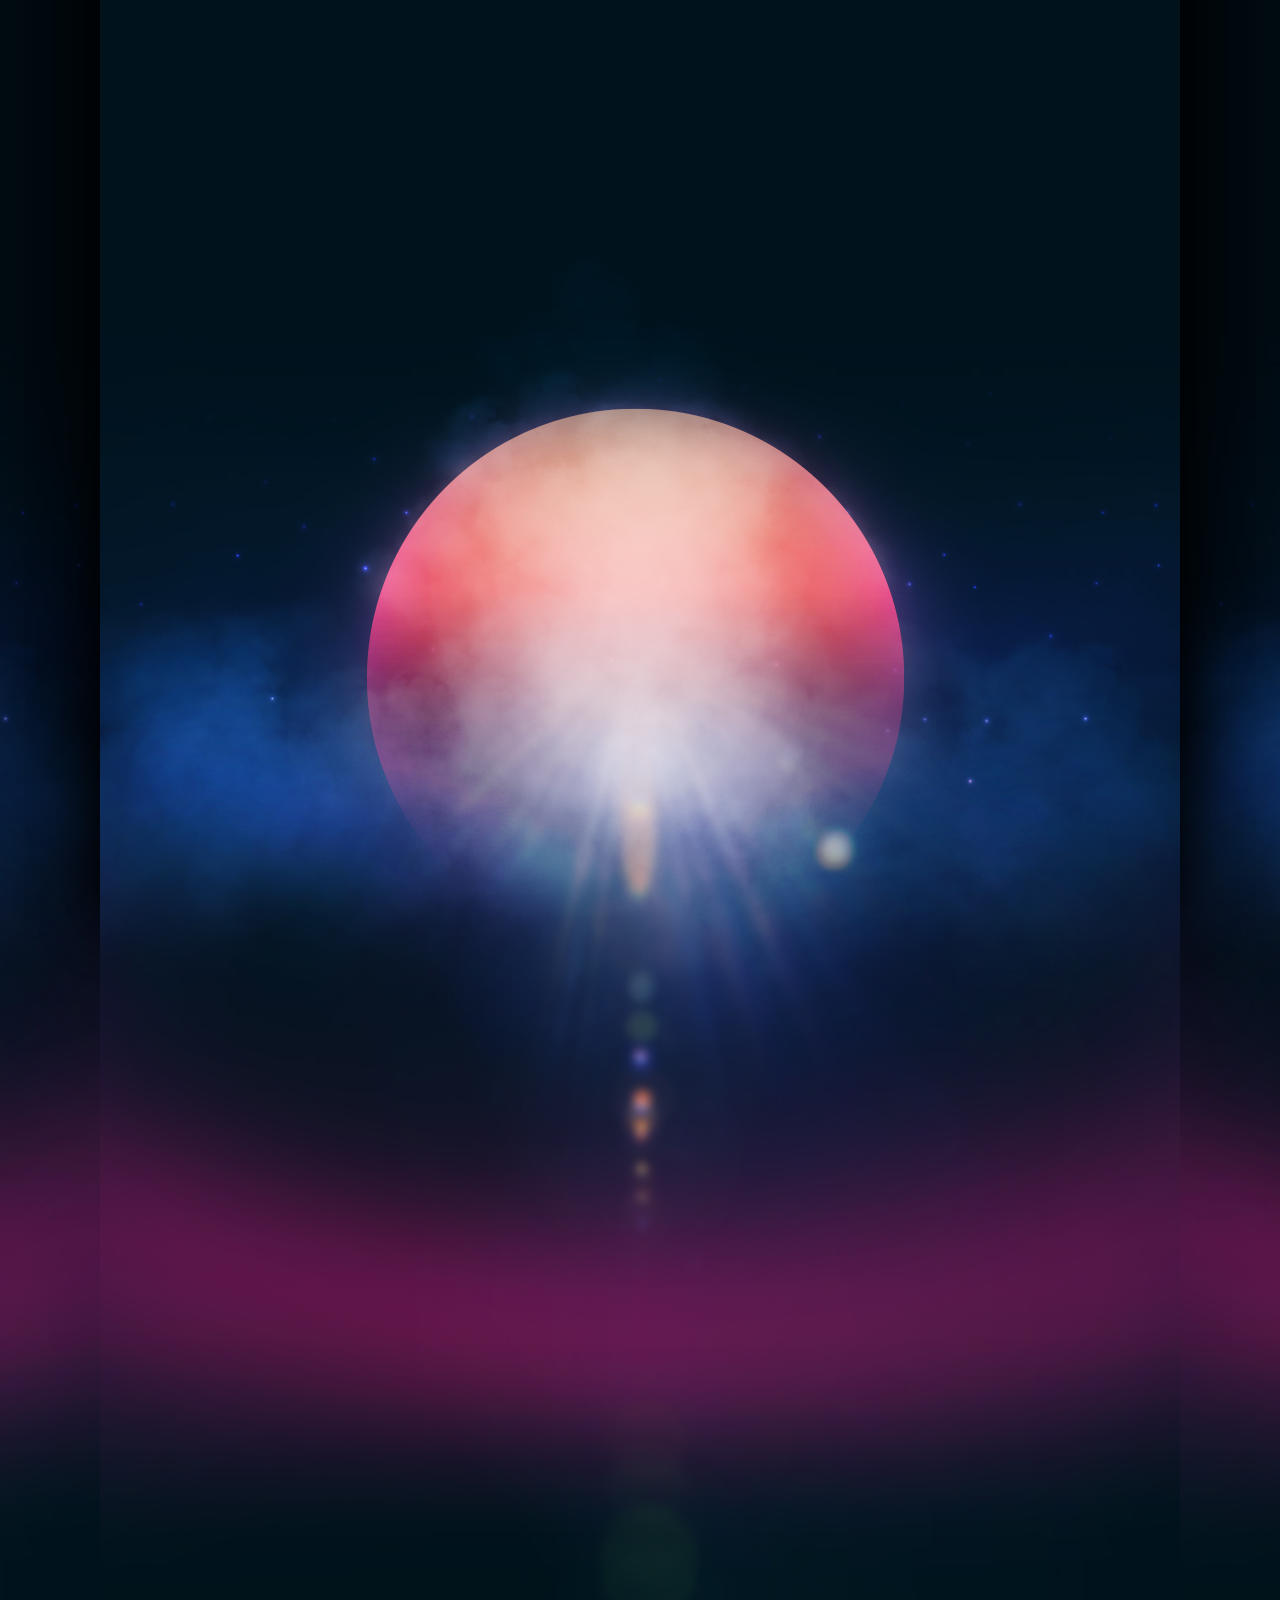
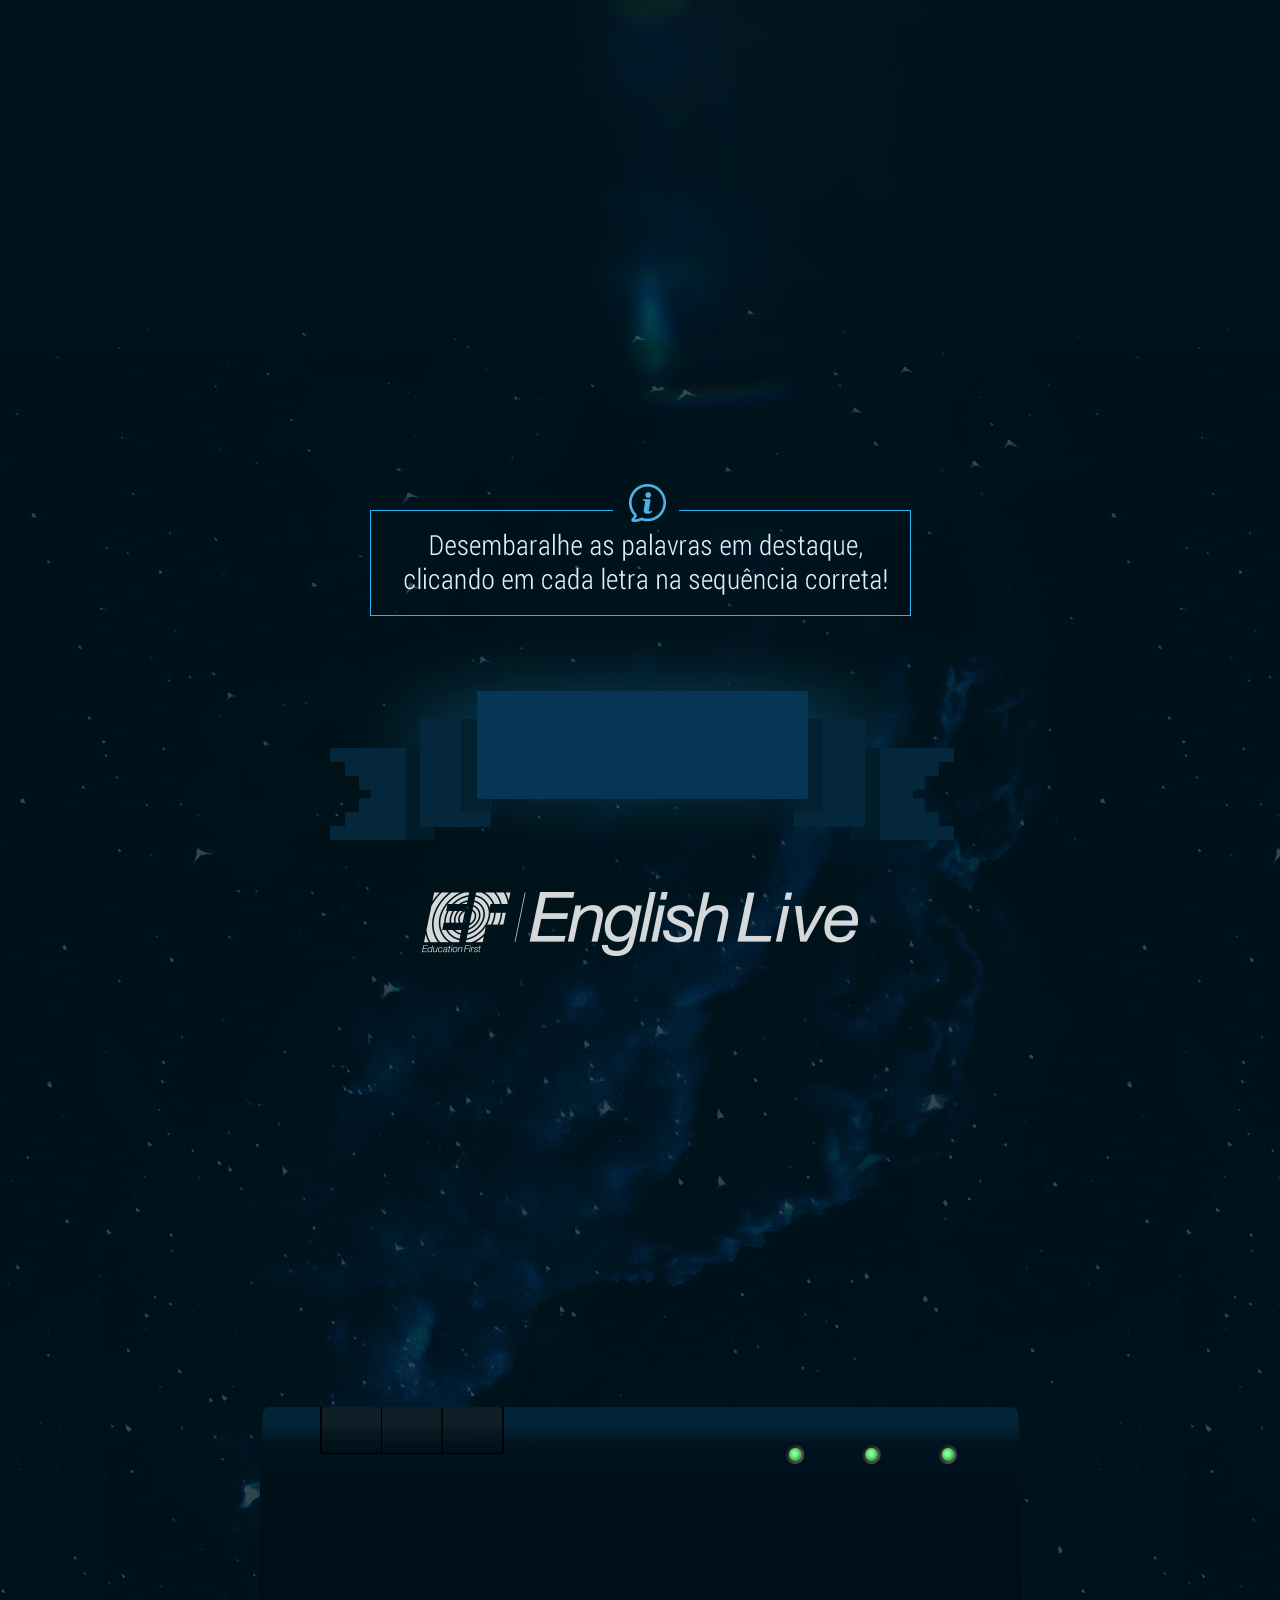
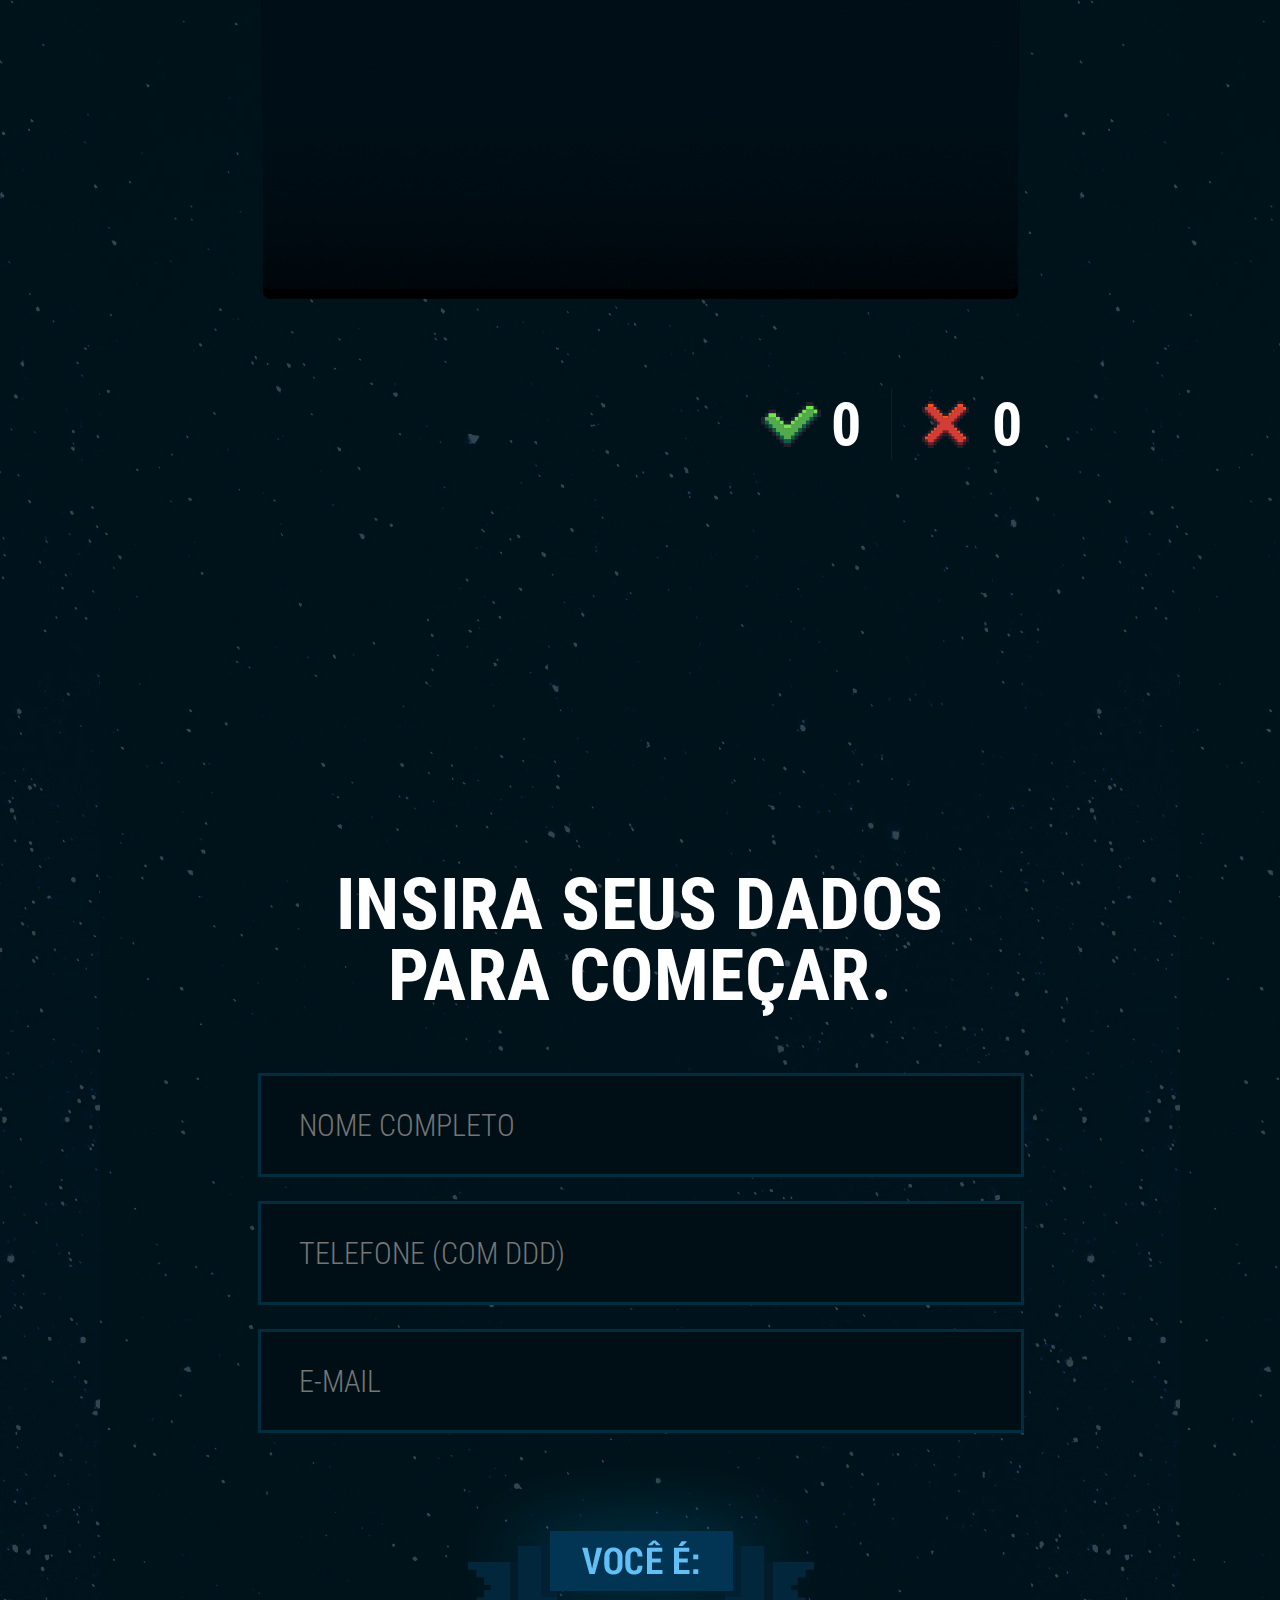
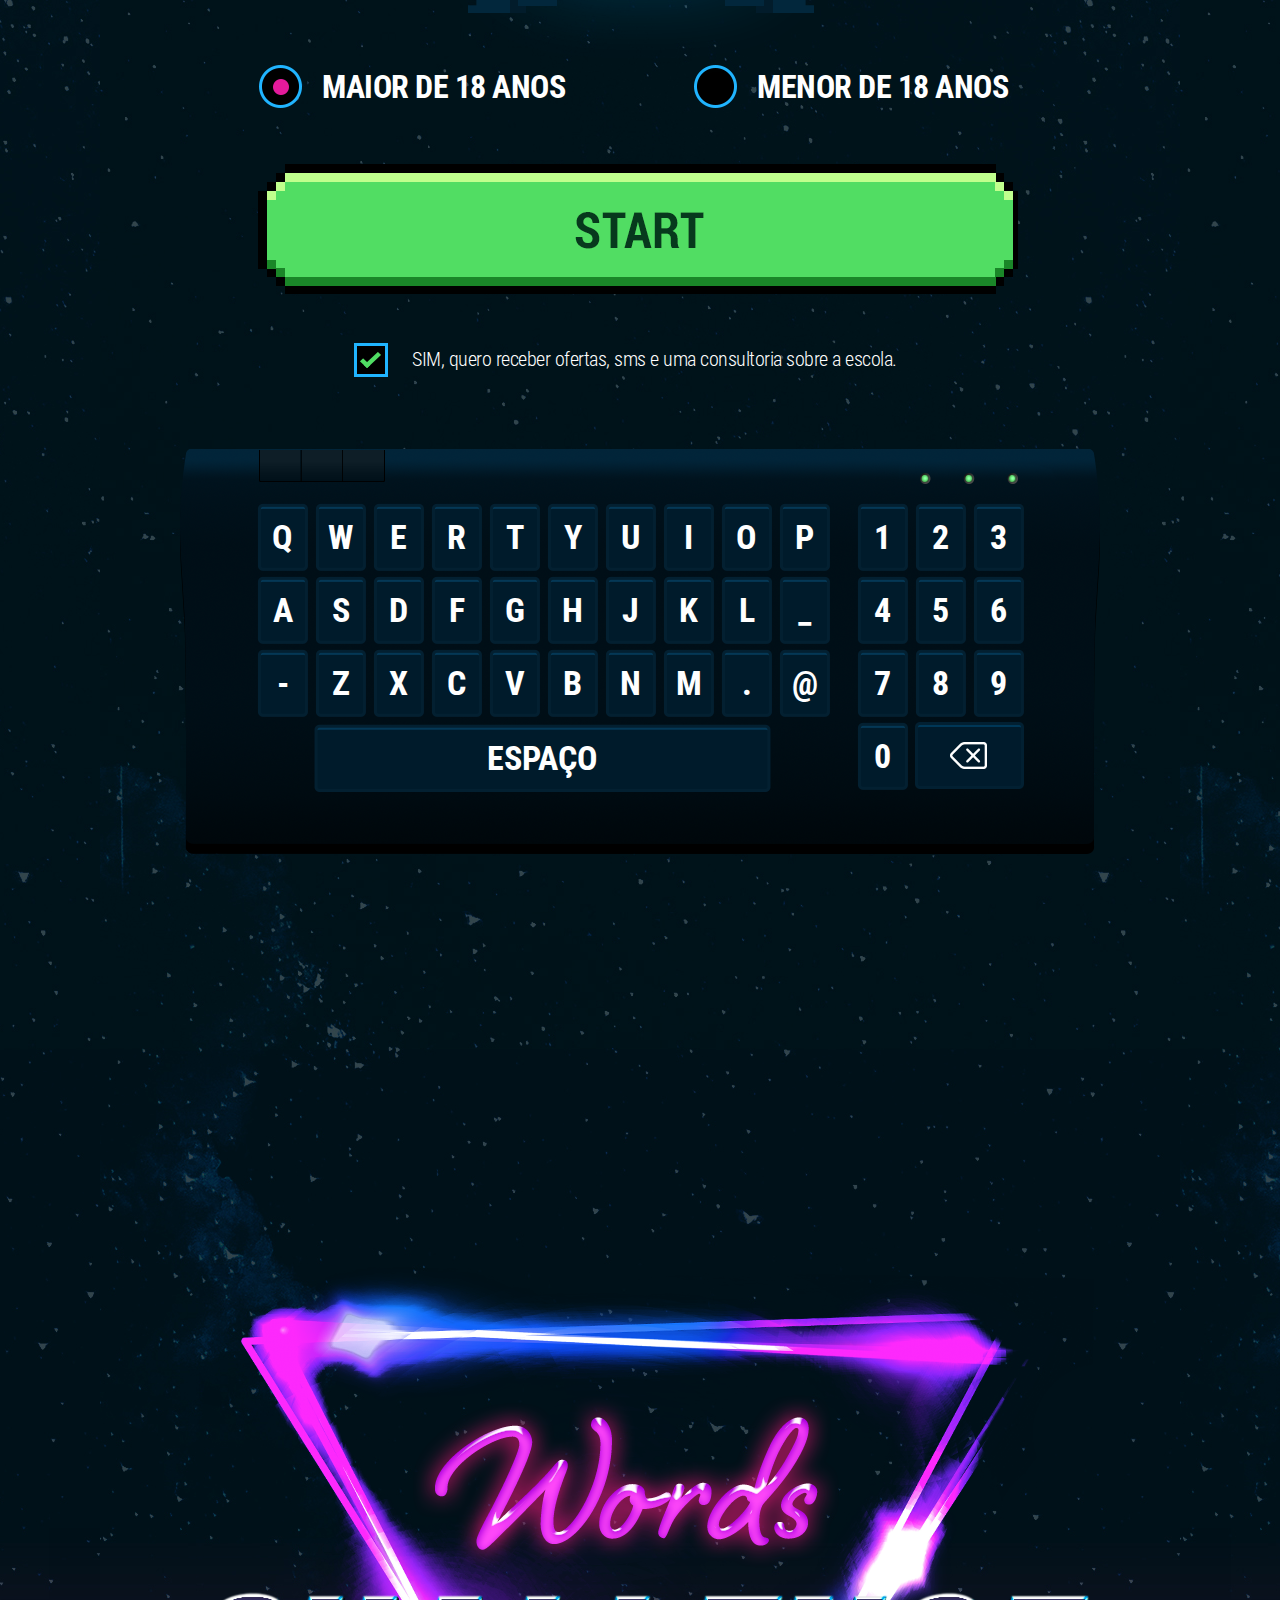
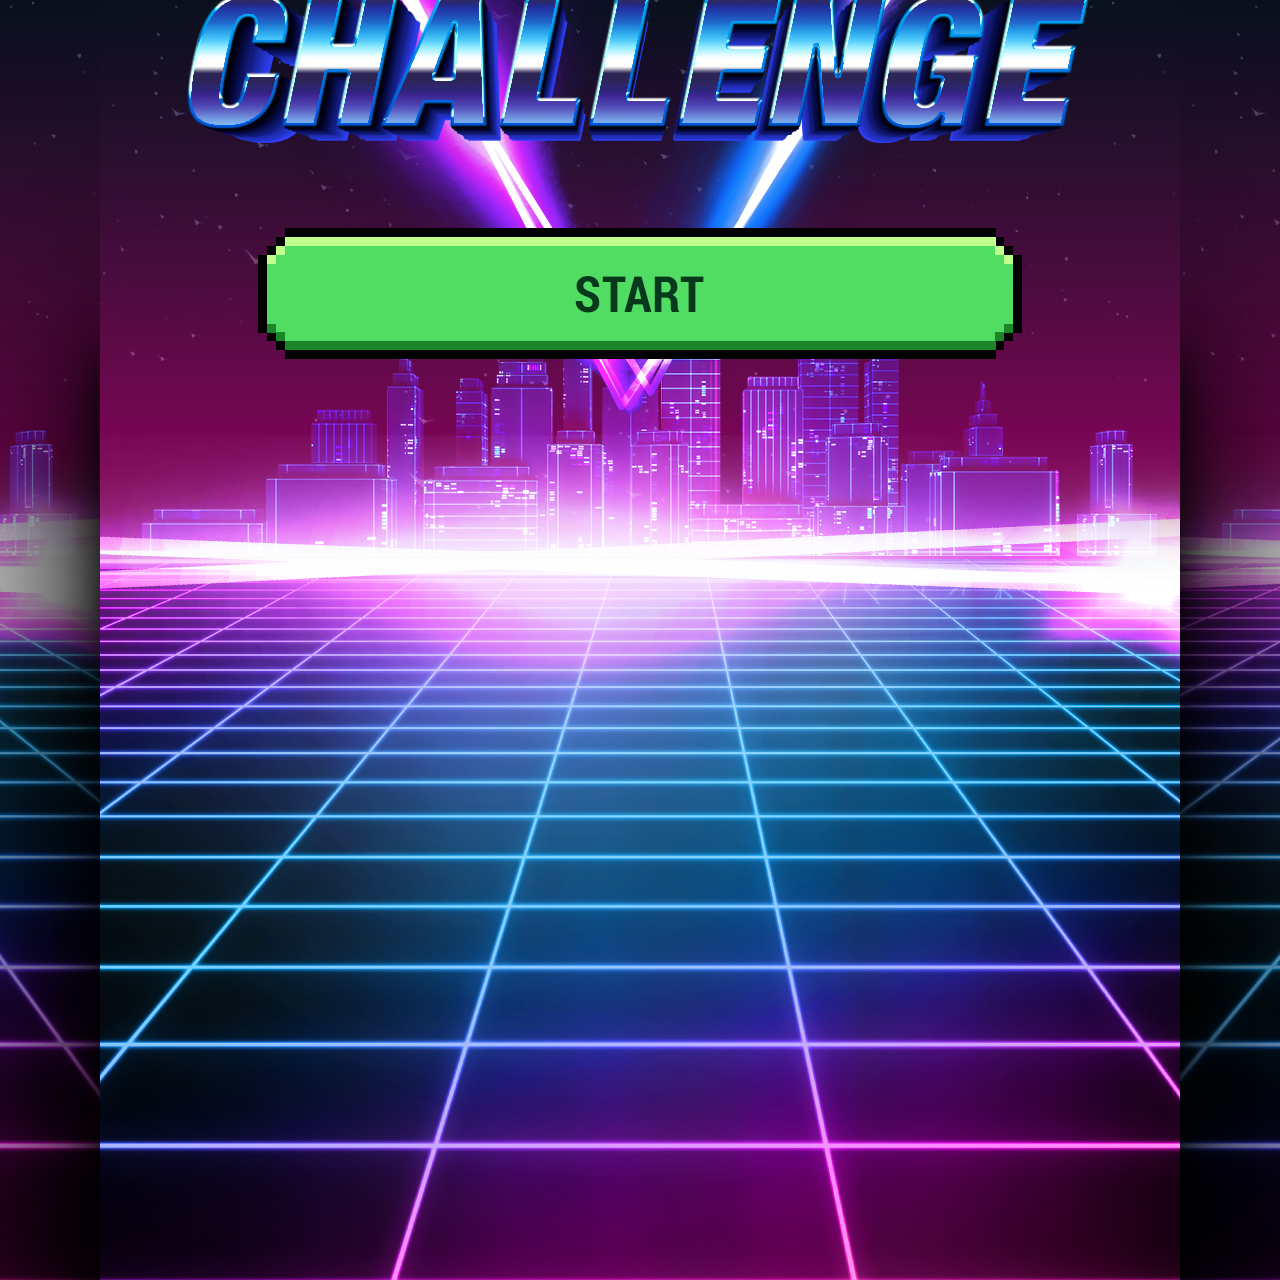
==== commit 4361ae85: "V1" ====
--- a/index.html
+++ b/index.html
@@ -1,5 +1,6 @@
 <!DOCTYPE html>
 <html xmlns="http://www.w3.org/1999/xhtml">
+
   <head>
     <meta charset="utf-8" />
     <meta name="viewport" content="width=device-width" />
@@ -17,62 +18,61 @@
       <div class="final noob hide">
         <img src="./res/img/winner-noob.png" alt="N00B" class="result">
         <p class="resultText">
-          Sorry, você acertou menos de três…<br>
-          Precisa treinar mais - nos games e no inglês!
+          Sorry, você acertou menos de três…<br> Precisa treinar mais - nos games <br>e no inglês!
         </p>
       </div>
       <div class="final gamer hide">
         <img src="./res/img/winner-gamer.png" alt="G4M3R" class="result">
         <p class="resultText">
-          Congrats! Você acertou 3 ou mais frases, é um gamer mesmo.<br>
-          Pegue seu prêmio.
+          Congrats! Você acertou 3 ou<br> mais frases, é um gamer mesmo.<br> Pegue seu prêmio.
         </p>
       </div>
       <div class="final hard hide">
         <img src="./res/img/winner-level-hard.png" alt="XP" class="result">
         <p class="resultText">
-          Amazing! Acertou todas!<br>
-          Não tem troféu de platina, mas tem prêmio, e nossa admiração!
+          Amazing! Acertou todas!<br> Não tem troféu de platina, mas<br> tem prêmio, e nossa admiração!
         </p>
       </div>
     </section>
 
     <section id="game">
+      <img src="./res/img/info.png" alt="" class="info">
+      <div id="level"></div>
       <div id="quote"></div>
-      <div id="letters"></div>
-      <div id="numberCountdown" class=""></div>
       <div id="title"></div>
       <div id="producer"></div>
+      <div id="letters"></div>
+      <div id="letterboard"></div>
+      <div id="numberCountdown" class=""></div>
       <div id="score">
-        <div id="rights"></div>
-        <div id="wrongs"></div>
+        <div id="rights">0</div>
+        <div id="wrongs">0</div>
       </div>
-      <div id="letterboard"></div>
     </section>
 
     <section id="lead">
       <h2>Insira seus dados para começar.</h2>
       <div class="form">
         <form id="leadForm">
-          <input type="text" autocomplete="off" class="field" placeholder="Nome Completo" id="nome" name="nome">
-          <input type="text" autocomplete="off" class="field" placeholder="Telefone (com DDD)" id="fone" name="fone">
-          <input type="text" autocomplete="off" class="field" placeholder="E-Mail" id="email" name="email">
-          <div class="vocee">Você é:</div>
-          <label for="optin">
+          <input type="text" required="required" autocomplete="off" class="field" placeholder="Nome Completo" id="nome" name="nome">
+          <input type="text" required="required" autocomplete="off" class="field" placeholder="Telefone (com DDD)" id="fone" name="fone">
+          <input type="email" required="required" autocomplete="off" class="field" placeholder="E-Mail" id="email" name="email">
+          <img src="./res/img/vocee.png" alt="Você é:" class="vocee">
+          <input type="radio" id="maior18" class="radio" value="maior18" name="idade" checked="checked">
+          <label id="lblmaior18" for="maior18">
             Maior de 18 anos
-            <input type="radio" class="radio" value="maior18" name="idade" checked="checked">
           </label>
-          <label for="optin">
+          <input type="radio" id="menor18" class="radio" value="menor18" name="idade">
+          <label id="lblmenor18" for="menor18">
             Menor de 18 anos
-            <input type="radio" class="radio" value="menor18" name="idade">
           </label>
-          <input type="submit" class="btn btn-primary btn-submit" value="Iniciar" name="submit">
-          <label for="optin">
-            <input type="checkbox" id="optin" value="receber" name="optin" checked="checked">
+          <input type="submit" class="btn btn-primary btn-submit" value="" name="submit">
+          <input type="checkbox" id="optin" value="receber" name="optin" checked="checked">
+          <label id="lbloptin" for="optin">
             SIM, quero receber ofertas, sms e uma consultoria sobre a escola.
           </label>
         </form>
-        <div class="hide emailhelper">
+        <div id="emailDomains" class="hide emailhelper">
           <ul class="emailoptions">
             <li class="emailoption">@gmail.com</li>
             <li class="emailoption">@hotmail.com</li>
@@ -100,32 +100,60 @@
   <script type="text/javascript" src="./res/js/jquery-3.3.1.min.js"></script>
   <script type="text/javascript" src="./res/js/ojogo.js"></script>
   <script type="text/javascript" src="./res/js/utils.js"></script>
+  <script type="text/javascript" src="./res/js/mask.min.js"></script>
 
   <script type="text/javascript">
-    $.post("http://www.englishlivebrasil.com.br/games/bgs2018/api/", $('#leadForm').serialize(), function(data) {
-      console.log(data);
-    });
-
     window.onload = function() {
 
       $("#leadForm input.field").click(function(event) {
         fieldFocus = this.id;
       });
 
-      showTecladoCompleto();
-      scrollToSection("home");
+      $("#leadForm #email").on('change', function() {
+        if ($("#leadForm #email").val().lastIndexOf("@") > 0) {
+          if (($("#leadForm #email").val().lastIndexOf("@") < $("#leadForm #email").val().length)) {
+            hideEmailDomains();
+          } else {
+            showEmailDomains();
+          }
+        } else {
+          showEmailDomains();
+        }
+      });
+
+      $("#leadForm #fone").on('change', function() {
+        mascara('(##) #### - #####', this, event, true);
+        if ($("#leadForm #fone").val().charAt(5) == 9) {
+          mascara('(##) # #### - ####', this, event, true);
+        }
+      });
 
       $(".btnstart").click(function() {
         scrollToSection("lead");
+        $("body").addClass("slide");
       });
-
 
       $("form#leadForm").submit(function(e) {
         e.preventDefault();
+        saveLead();
         scrollToSection("game");
         newTurn();
       });
 
+      $("li.emailoption").click(function(e) {
+        selectEmailDomain(this.innerText);
+      });
+
+      $(window).scroll(function() {
+        $('header').stop(true, true).hide().fadeIn('fast');
+      });
+
+      window.onwheel = function() {
+        return false;
+      }
+
+      showTecladoCompleto();
+      scrollToSection("home");
     }
   </script>
 
--- a/res/css/style.css
+++ b/res/css/style.css
@@ -1,10 +1,25 @@
+/* geral */
+
 body {
   background: url("../img/background.jpeg") 50% 0;
   font-size: 20px;
   margin: 0;
   padding: 0;
-    -webkit-font-smoothing: antialiased;
-    -moz-osx-font-smoothing: grayscale;
+  -webkit-font-smoothing: antialiased;
+  -moz-osx-font-smoothing: grayscale;
+}
+
+@-webkit-keyframes slide {
+  from {
+    background-position: 50% 0;
+  }
+  to {
+    background-position: -540px 0;
+  }
+}
+
+body.slide {
+  -webkit-animation: slide 30s linear infinite;
 }
 
 header {
@@ -24,90 +39,244 @@
   margin: auto;
 }
 
+.key.active:active {
+  opacity: 0.8;
+  border: 1px solid transparent;
+  box-shadow: inset 2px 5px 20px 4px rgba(0, 0, 0, 0.5);
+  color: #ffffffb8;
+}
+
+button.key {
+  opacity: 0.3;
+  color: white;
+  text-transform: uppercase;
+}
+
+button.key.active {
+  opacity: 1;
+}
+
+/* home */
+
 section#home {
   text-align: center;
   box-shadow: 0px 1000px 50px 1px rgb(0, 0, 0), 0px 1000px 1500px 50px rgb(0, 0, 0);
 }
 
-
-section#result {
-  text-align: center;
-  box-shadow: 0px -1000px 50px 1px rgb(0, 0, 0), 0px -1000px 1500px 50px rgb(0, 0, 0);
-}
-
-.final.noob.hide, .final.gamer.hide, .final.hard.hide {
-  display: none;
+img.gamelogo {
+  margin: 144px auto -201px auto;
+}
+
+img.btnstart {
+  margin: 0 auto 0 auto;
+  cursor: pointer;
+}
+
+img.btnstart:active {
+  opacity: 0.8;
+  border: 0px solid transparent;
+  box-shadow: inset 2px 5px 20px 4px rgba(0, 0, 0, 0.5);
+}
+
+/* lead */
+
+#lead h2 {
+  font-family: "Roboto Condensed", sans-serif;
+  text-align: center;
+  text-transform: uppercase;
+  font-size: 72px;
+  max-width: 650px;
+  margin: 69px auto 0;
+  line-height: 71px;
+  color: white;
+  letter-spacing: 0.6px;
+}
+
+.keyboard {
+  width: 842px;
+  height: 406px;
+  margin: auto;
+  background: url("../img/keyboard.png") no-repeat;
+  margin: 58px auto 0 auto;
+  padding: 45px 0 0 78px;
 }
 
 .keyboard .key {
   width: 51px;
   height: 68px;
-  font-size: 20px;
-  margin: 20px 10px 0 0;
+  font-size: 34px;
+  margin: 10px 8px -5px -1px;
   border: 0 none;
   outline: 0 none;
   background: url("../img/key-letter.png") no-repeat;
-}
-
-#letterboard .key {
-  width: 117px;
-  height: 152px;
+  font-family: "Roboto Condensed";
+  font-weight: bold;
+  cursor: pointer;
+}
+
+form#leadForm {
+  margin: 62px auto 0 auto;
+  max-width: 764px;
+}
+
+form#leadForm input[type="checkbox"], form#leadForm input[type="radio"] {
+  display: none;
+}
+
+form#leadForm input[type="radio"]+label {
+  background: url("../img/radio.png") no-repeat;
+  width: auto;
+  height: 43px;
+  display: inline-block;
+  padding: 3px 0 0 63px;
+  font-family: "Roboto Condensed", sans-serif;
+  color: white;
+  font-size: 32px;
+  text-transform: uppercase;
+  font-weight: bold;
+  letter-spacing: -0.5px;
+  margin-left: 1px;
+}
+
+form#leadForm input[type="radio"]:checked+label {
+  background: url("../img/radio-checked.png") 0 0 no-repeat;
+}
+
+form#leadForm input[type="checkbox"]+label {
+  background: url("../img/checkbox.png") no-repeat;
+  width: auto;
+  height: 43px;
+  display: inline-block;
+  padding: 4px 0 0 58px;
+  font-family: "Roboto Condensed", sans-serif;
+  color: white;
   font-size: 20px;
-  margin: 20px 10px 0 0;
+  font-weight: 300;
+  letter-spacing: -0.5px;
+  margin-left: 1px;
+  margin: 49px 0 0 96px;
+}
+
+form#leadForm input[type="checkbox"]:checked+label {
+  background: url("../img/checkbox-checked.png") 0 0 no-repeat;
+}
+
+label#lblmaior18 {
+  float: left;
+}
+
+label#lblmenor18 {
+  float: right;
+  margin-right: 14px;
+}
+
+form#leadForm input.field {
+  width: 684px;
+  margin: 0 auto 24px;
+  border: 3px solid #002e40;
+  background: #000f16;
+  color: white;
+  height: 60px;
+  font-size: 30px;
+  padding: 19px 38px;
+  font-family: "Roboto Condensed";
+  text-transform: uppercase;
+  font-weight: 300;
+  outline: 0 none;
+}
+
+form#leadForm input.field:focus {
+  border: 3px solid #66c2f3;
+  box-shadow: 0 0px 50px 1px rgba(255, 255, 255, 0.2);
+}
+
+form#leadForm input.btn.btn-primary.btn-submit {
+  background: url("../img/start.png") no-repeat;
+  height: 130px;
+  padding: 0 !important;
   border: 0 none;
+  width: 760px;
+  margin: 53px auto 0 auto;
   outline: 0 none;
-  background: url("../img/key-game.png") no-repeat;
-}
-
-.key.active:active {
+}
+
+form#leadForm input.btn.btn-primary.btn-submit:active {
   opacity: 0.8;
-  border: 1px solid transparent;
-}
-
-.letter.show {
-  background: green;
-}
-
-.letter.hide {
-  background: red;
-}
-
-button.key {
-  opacity: 0.5;
-  color: white;
-  text-transform: uppercase;
-}
-
-button.key.active {
-  opacity: 1;
+  border: 0px solid transparent;
+  box-shadow: inset 2px 5px 20px 4px rgba(0, 0, 0, 0.5);
+}
+
+form#leadForm img.vocee {
+  margin: -16px auto -10px auto;
+  display: block;
+}
+
+.emailhelper.hide {
+  display: none;
+}
+
+.emailhelper.show ul {
+  position: absolute;
+  background: #002432;
+  width: 760px;
+  margin-top: -565px;
+  margin-left: 158px;
+  padding: 0;
+  border: 3px solid #002d40;
+  border-bottom: 0 solid #002d40;
+}
+
+.emailhelper.show ul li {
+  border-bottom: 3px solid #002d40;
+  list-style: none;
+  padding: 26px 0 37px 36px;
+  color: white;
+  font-size: 30px;
+  font-family: "Roboto Condensed";
+  text-transform: uppercase;
+  font-weight: 300;
+}
+
+.emailhelper.show ul li:hover {
+  background: #002d40;
+  cursor: pointer;
+}
+
+div#keyboard {
+  width: 600px;
+  float: left;
 }
 
 button.key#key-space, button.key#key-backspace {
   width: auto;
-  important;
-}
-
-#score {
-  height: 50px;
-}
-
-#score #rights {
-  border: 1px solid darkgreen;
-  color: darkgreen;
-  width: 50px;
-  height: 50px;
-  float: right;
-  font-size: 20px;
-}
-
-#score #wrongs {
-  border: 1px solid red;
-  color: red;
-  width: 50px;
-  height: 50px;
-  float: right;
-  margin-right: 10px;
-  font-size: 20px;
+}
+
+button#key-space {
+  width: 457px !important;
+  background: url("../img/key-space.png") no-repeat;
+  margin: 12px 56px 0 56px;
+}
+
+div#keypad {
+  width: 200px;
+  float: left;
+}
+
+button#key-backspace {
+  width: 109px !important;
+  background: url("../img/backspace.png") no-repeat;
+  position: absolute;
+}
+
+/* game */
+
+section#game {
+  text-align: center;
+  color: white;
+}
+
+img.info {
+  margin: 4px 0 0 0;
 }
 
 @keyframes pulse {
@@ -122,15 +291,6 @@
   }
 }
 
-#numberCountdown {
-    text-align: center;
-    margin-top: 56px;
-    color: #fff;
-    font-size: 1.0em;
-    font-family: sans-serif;
-    text-transform: uppercase;
-}
-
 .pulse {
   animation-name: pulse;
   animation-duration: 1s;
@@ -138,47 +298,154 @@
   animation-iteration-count: infinite;
 }
 
-img.gamelogo {
-    margin: 144px auto -201px auto;
-}
-
-img.btnstart {
-    margin: 0 auto 0 auto;
-}
-
-h2 {
-    font-family: "Roboto Condensed", sans-serif;
-    text-align: center;
-    text-transform: uppercase;
-    font-size: 72px;
-    max-width: 650px;
-    margin: 69px auto 0;
-    line-height: 71px;
-    color: white;
-    letter-spacing: 0.6px;
-}
-form#leadForm input {
-    width: 684px;
-    margin: 0 auto 24px;
-    border: 3px solid #002e40;
-    background: #000f16;
-    color: white;
-    height: 60px;
-    font-size: 30px;
-    padding: 19px 38px;
-    font-family: "Roboto Condensed";
-    text-transform: uppercase;
-    font-weight: 300;
-    outline: 0 none;
-}
-
-form#leadForm input:focus {
-    border: 3px solid #66c2f3;
-    box-shadow: 0 0px 50px 1px rgba(255, 255, 255, 0.2);
-}
-
-form#leadForm {
-    margin: 62px auto 0 auto;
-    max-width: 764px;
-    /* background: red; */
-}
+#level {
+  background: url("../img/big-ribbon.png") 50% 50% no-repeat;
+  width: 636px;
+  height: 258px;
+  margin: -11px auto 0 auto;
+  line-height: 270px;
+  font-family: "Roboto Condensed", sans-serif;
+  font-size: 68px;
+  text-transform: uppercase;
+  font-weight: bold;
+  text-align: center;
+  padding-left: 10px;
+}
+
+div#quote {
+  font-family: "Roboto Condensed", sans-serif;
+  font-size: 57px;
+  font-style: italic;
+  line-height: 70px;
+  height: 460px;
+  margin: 30px 30px 0 30px;
+  font-weight: lighter;
+}
+
+.hiddenWord {
+  text-transform: uppercase;
+  font-size: 90px;
+  font-weight: bold;
+  font-style: normal;
+  color: #eb008c;
+  margin: 30px 0 30px 0px;
+}
+
+div#quote .letter.show {
+  opacity: 1;
+}
+
+div#quote .letter.hide {
+  opacity: 0;
+}
+
+div#quote .letterPlace {
+  border-bottom: 5px solid #eb008c;
+  margin: 0 5px;
+  width: 1em;
+  display: inline-block;
+  padding: 5px;
+}
+
+div#title {
+  font-family: "Roboto Condensed", sans-serif;
+  text-transform: uppercase;
+  font-weight: bold;
+  opacity: 0.8;
+  font-size: 24px;
+}
+
+div#producer {
+  font-family: "Roboto Condensed", sans-serif;
+  opacity: 0.8;
+  font-size: 20px;
+}
+
+#score {
+  height: 70px;
+  float: right;
+  margin: 90px 158px 0 0;
+  padding: 0 0 0 72px;
+}
+
+#score #rights {
+  height: 70px;
+  float: left;
+  font-weight: bold;
+  color: #fff;
+  font-size: 60px;
+  font-family: "Roboto Condensed", sans-serif;
+  padding-left: 70px;
+  background: url("../img/right.png") 0 50% no-repeat;
+  padding-right: 30px;
+  border-right: 1px solid #082139;
+  margin-right: 30px;
+}
+
+#score #wrongs {
+  height: 70px;
+  float: right;
+  font-weight: bold;
+  color: #fff;
+  font-size: 60px;
+  font-family: "Roboto Condensed", sans-serif;
+  padding-left: 70px;
+  background: url("../img/wrong.png") 0 50% no-repeat;
+}
+
+#numberCountdown {
+  float: left;
+  font-weight: bold;
+  color: #fff;
+  font-size: 60px;
+  font-family: "Roboto Condensed", sans-serif;
+  margin: 90px 0 0 158px;
+  padding: 0 0 0 72px;
+  background: url("../img/hourglass.png") 0 50% no-repeat;
+}
+
+#letterboard {
+  background: url(../img/letterboard.png) 50% no-repeat;
+  width: 701px;
+  height: 415px;
+  margin: 49px auto 0 auto;
+  padding: 77px 30px 0 30px;
+}
+
+#letterboard .key {
+  width: 117px;
+  height: 152px;
+  font-size: 20px;
+  margin: 20px 10px 0 10px;
+  border: 0 none;
+  outline: 0 none;
+  background: url("../img/key-game.png") no-repeat;
+  cursor: pointer;
+  font-family: "Roboto Condensed", sans-serif;
+  font-size: 110px;
+  font-weight: bold;
+}
+
+/* success */
+
+section#result {
+  text-align: center;
+  box-shadow: 0px -1000px 50px 1px rgb(0, 0, 0), 0px -1000px 1500px 50px rgb(0, 0, 0);
+}
+
+.final.noob.hide, .final.gamer.hide, .final.hard.hide {
+  display: none;
+}
+
+#result .final {
+  margin: 358px 0 0 -2px;
+}
+
+#result .final p.resultText {
+  font-weight: lighter;
+  color: #fff;
+  font-size: 51px;
+  font-family: "Roboto Condensed", sans-serif;
+  max-width: 70%;
+  margin: 105px auto 0 auto;
+}
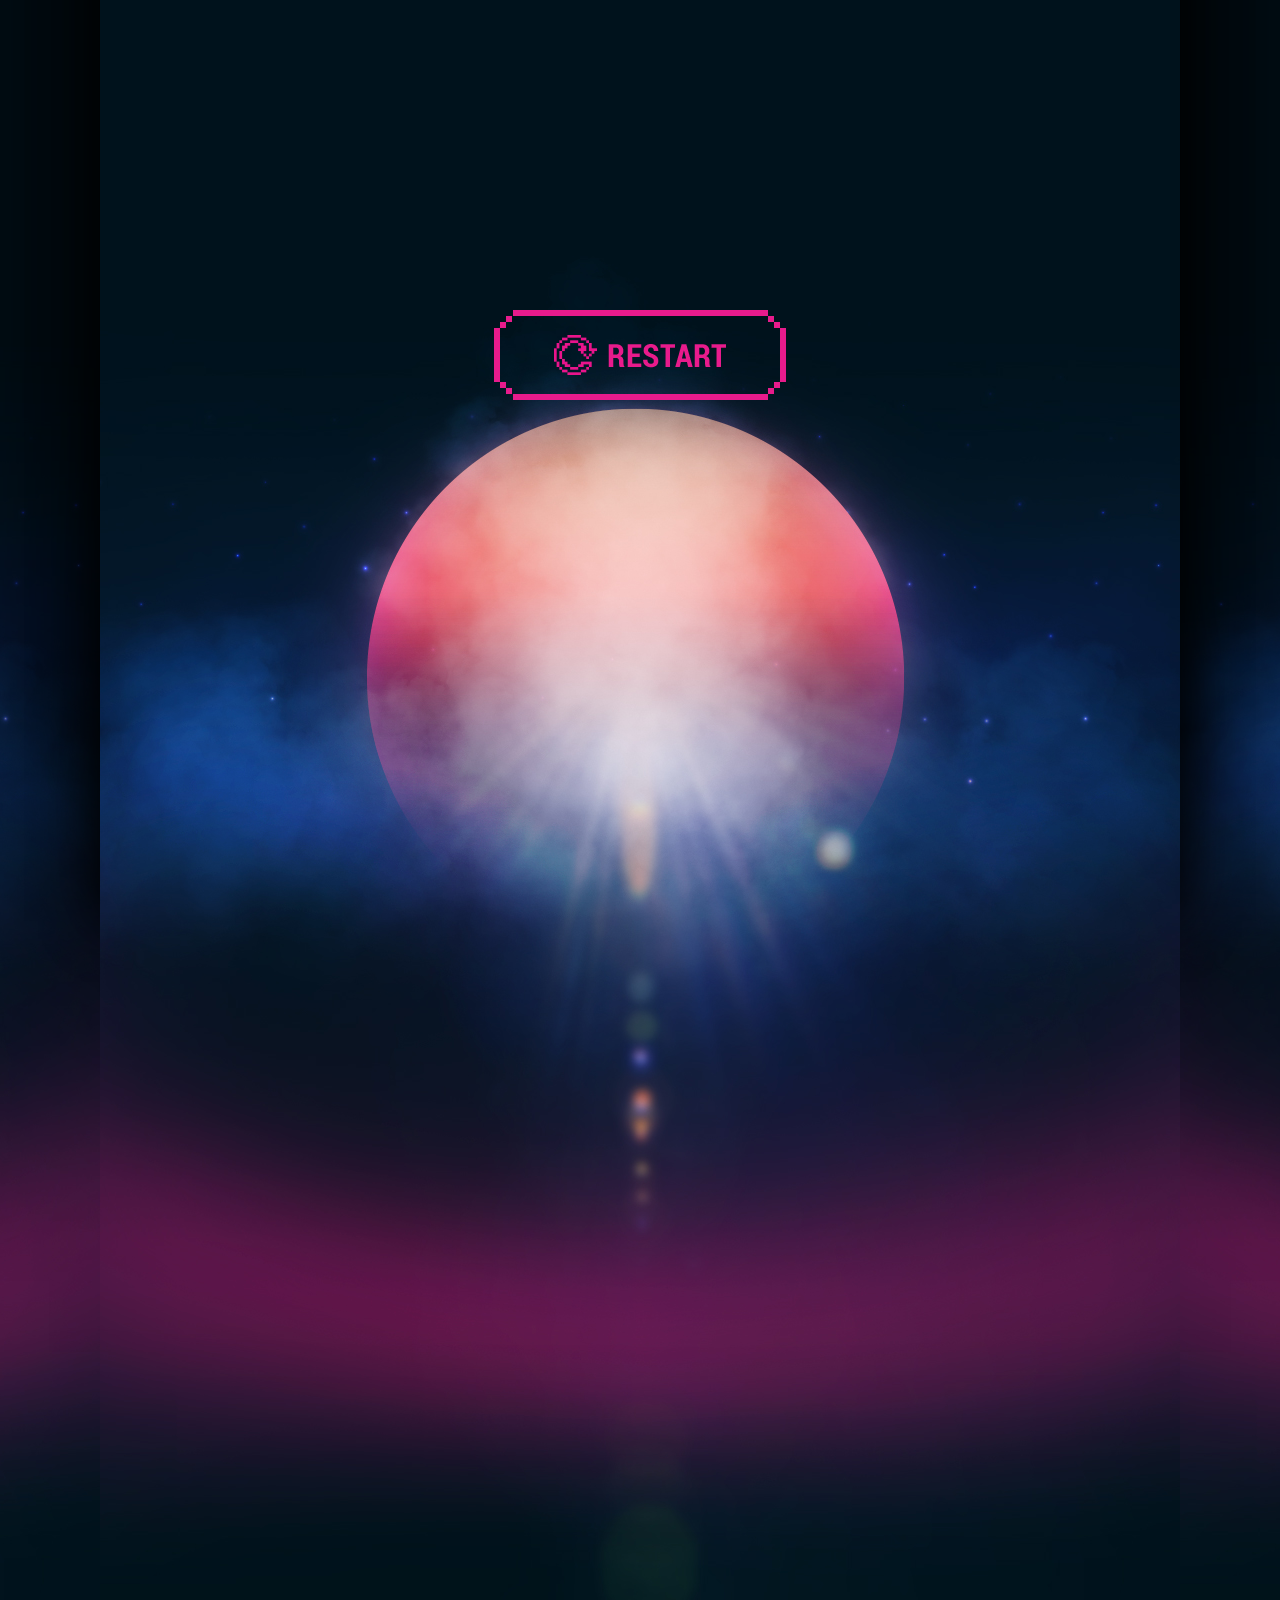
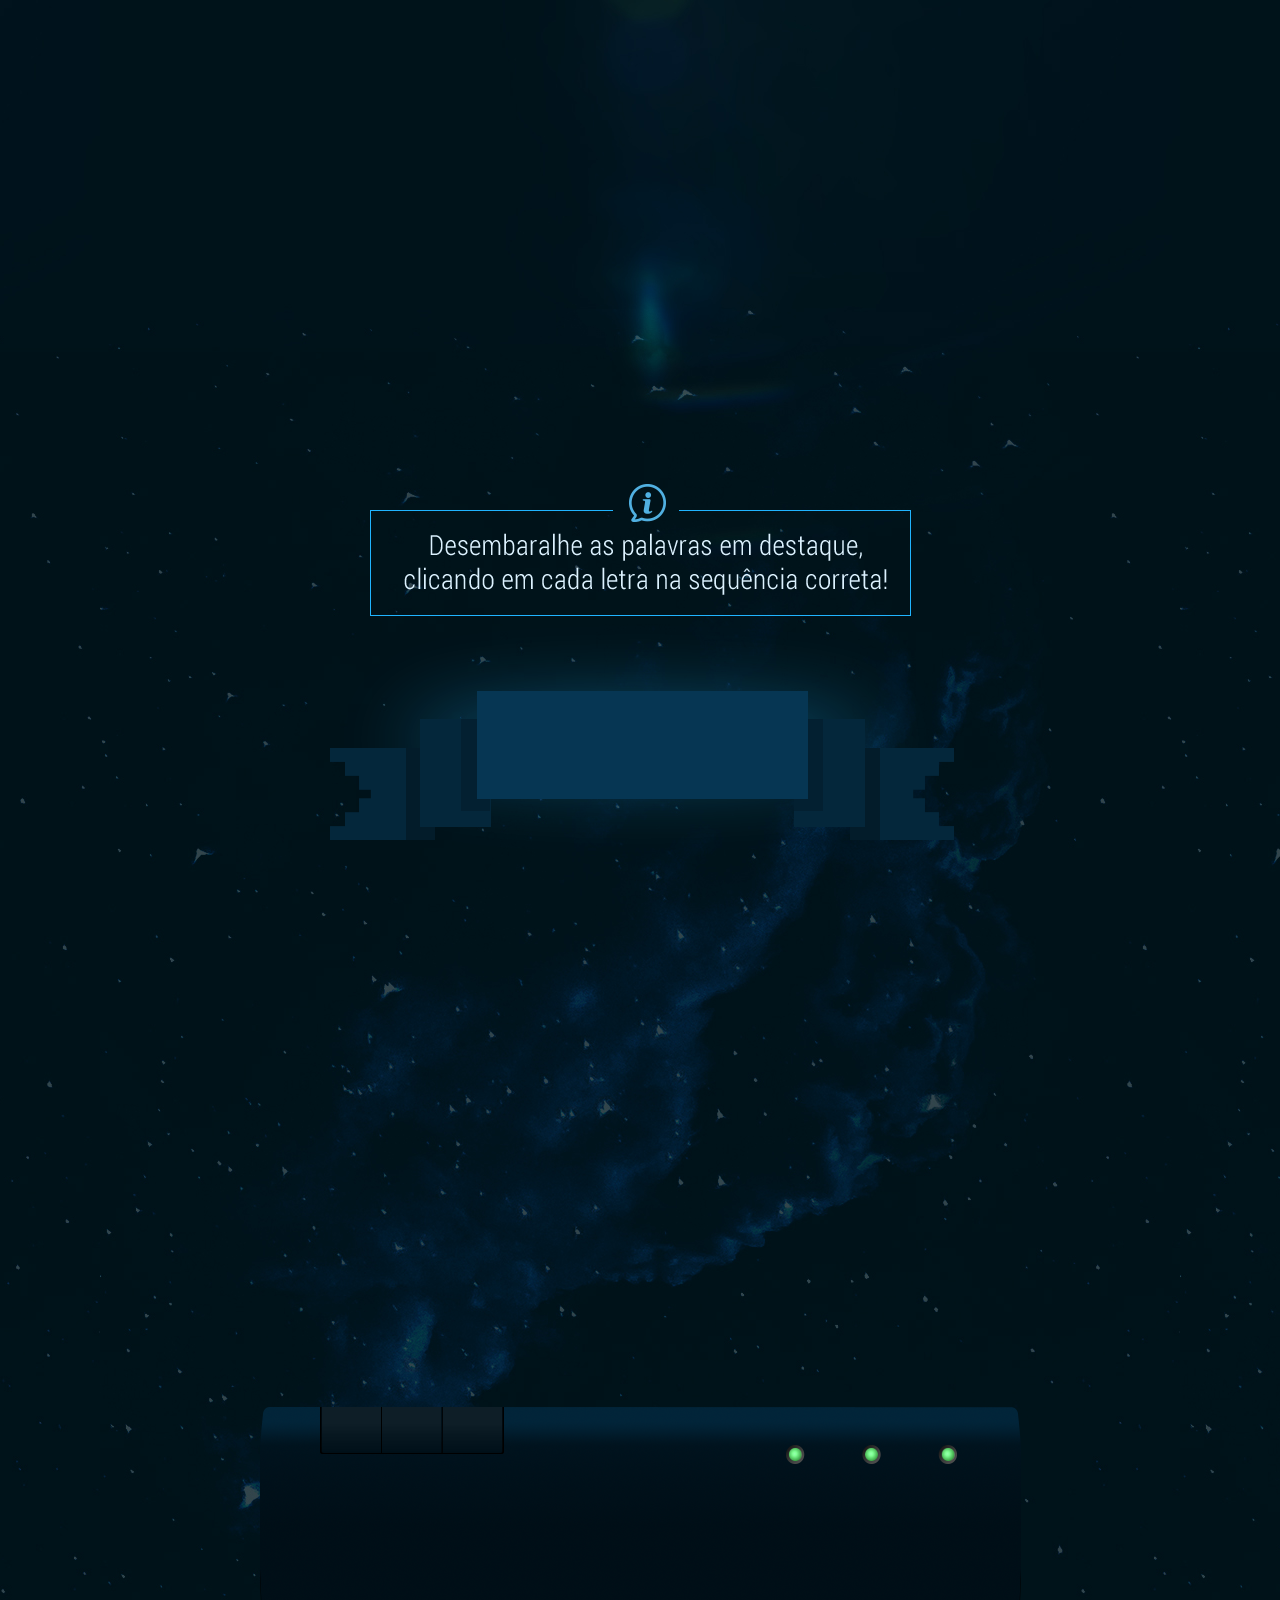
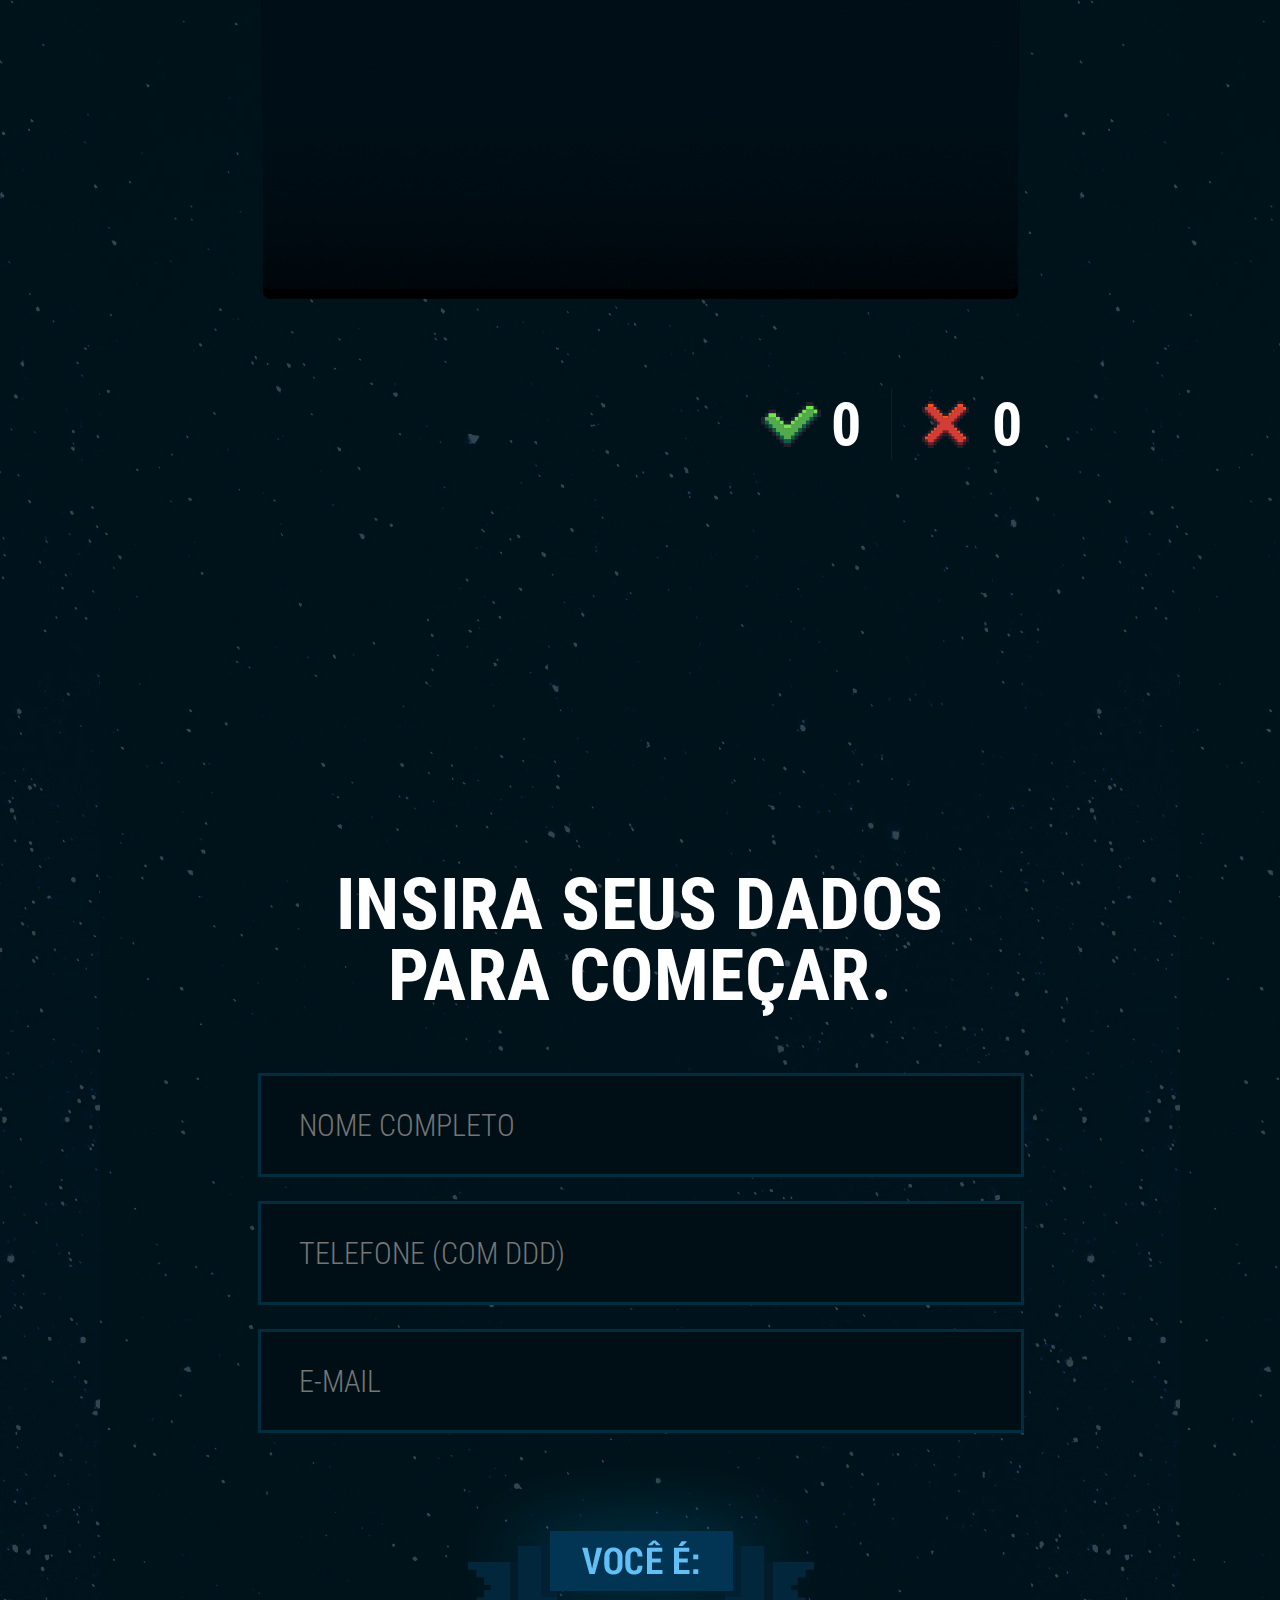
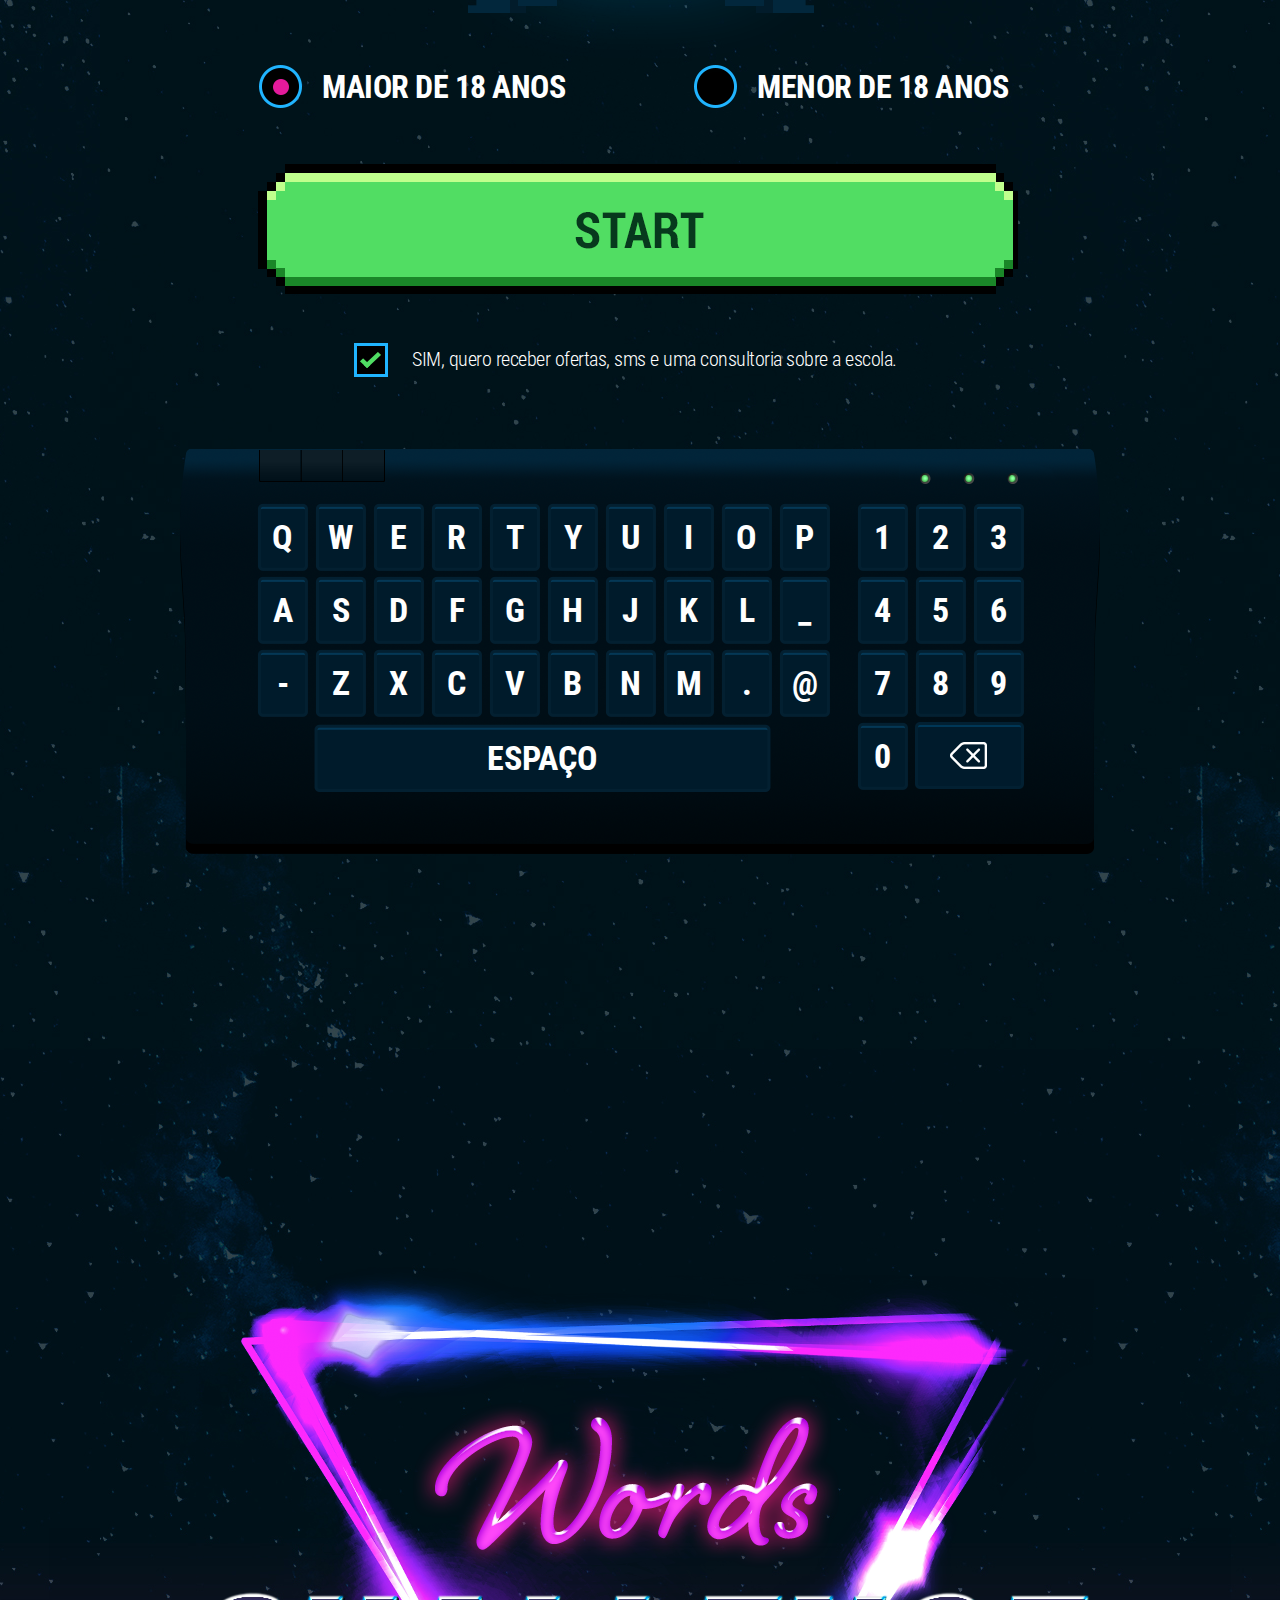
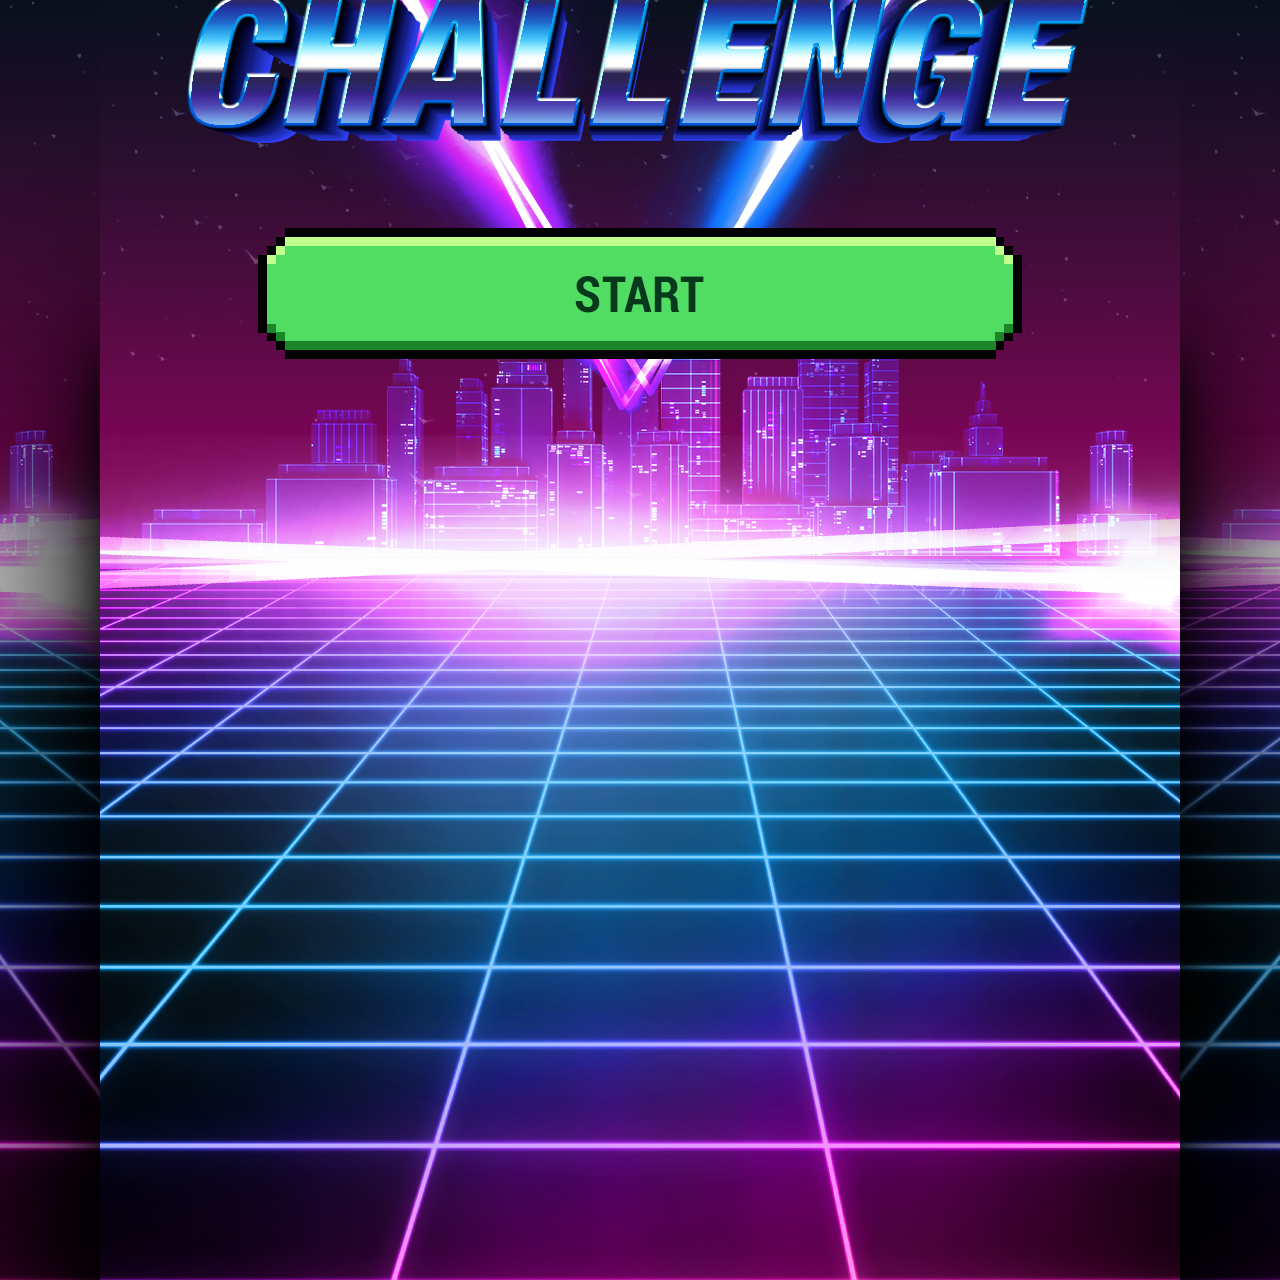
==== commit 7d41a211: "V1.1" ====
--- a/index.html
+++ b/index.html
@@ -33,6 +33,7 @@
           Amazing! Acertou todas!<br> Não tem troféu de platina, mas<br> tem prêmio, e nossa admiração!
         </p>
       </div>
+      <img src="./res/img/restart-button.png" alt="Restart" class="restart" onclick="window.location.reload()">
     </section>
 
     <section id="game">
--- a/res/css/style.css
+++ b/res/css/style.css
@@ -449,3 +449,7 @@
   max-width: 70%;
   margin: 105px auto 0 auto;
 }
+
+section#result img.restart {
+    margin-top: 150px;
+}
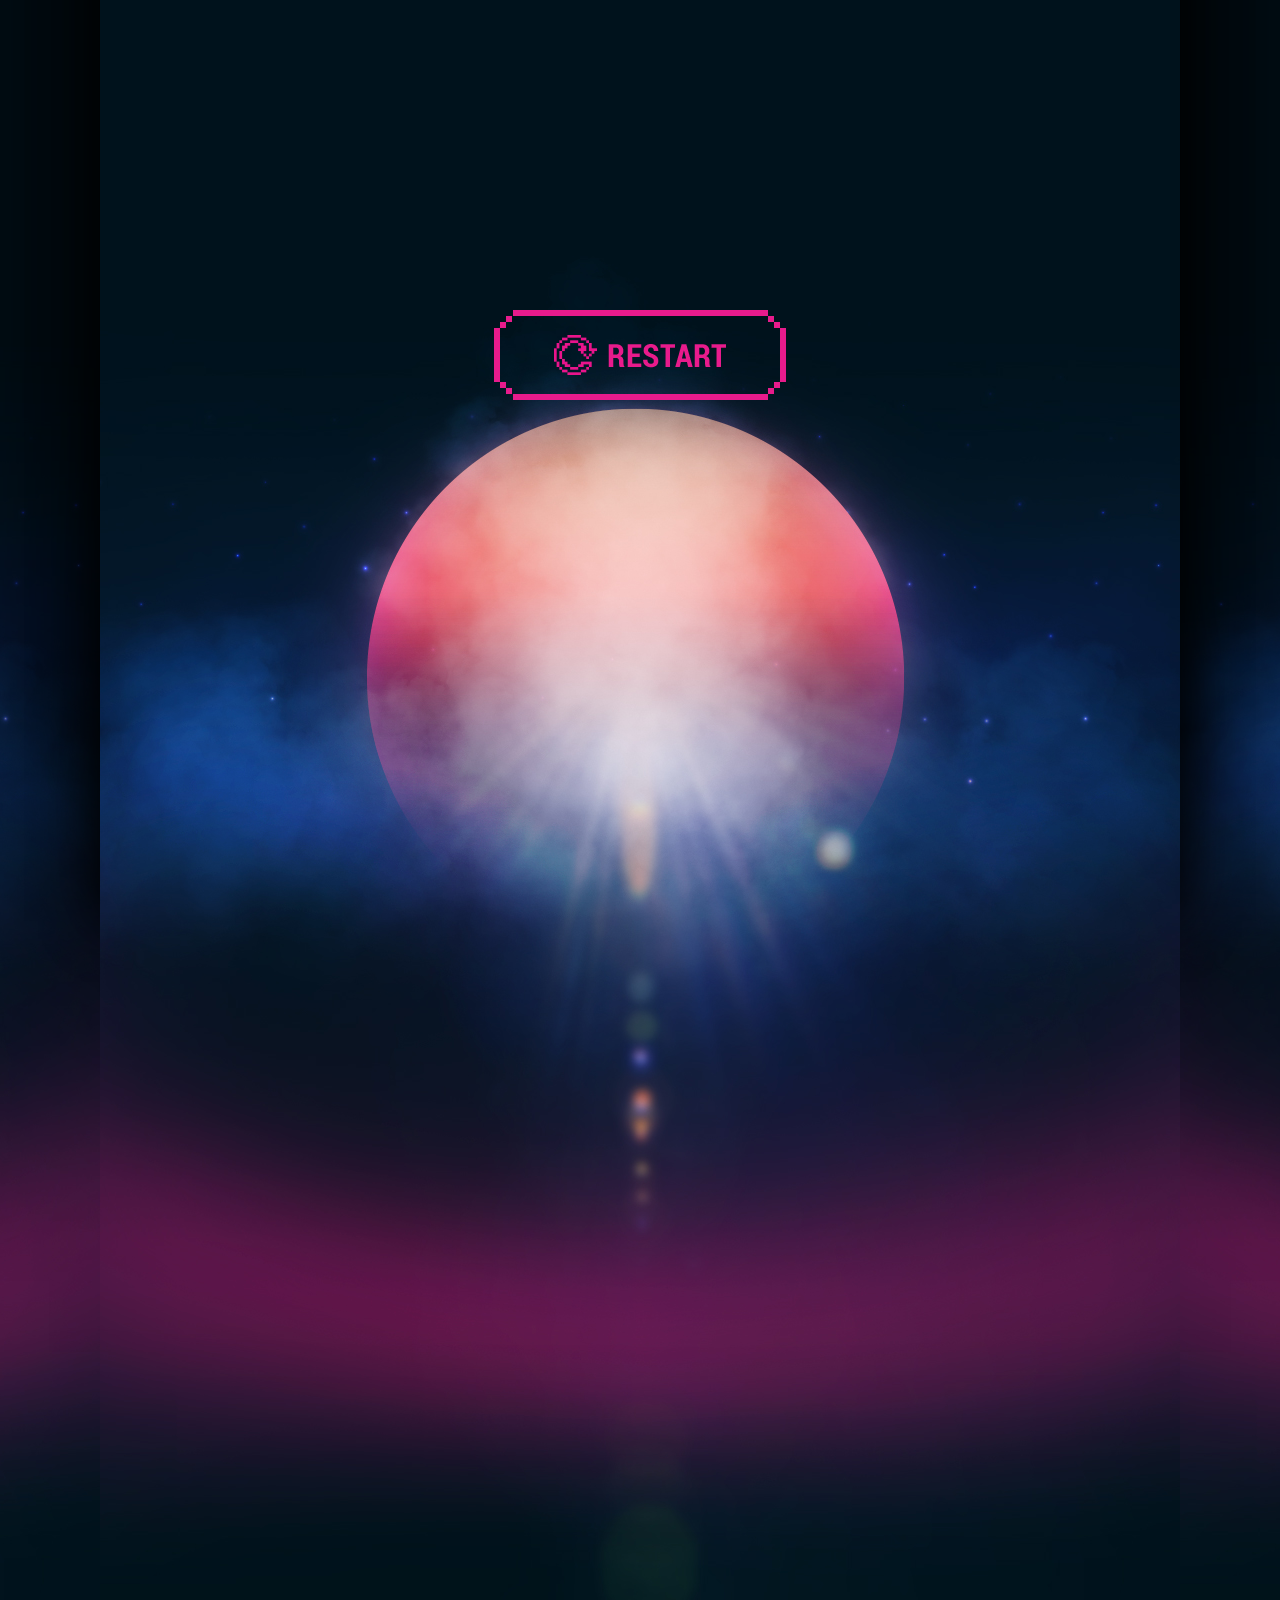
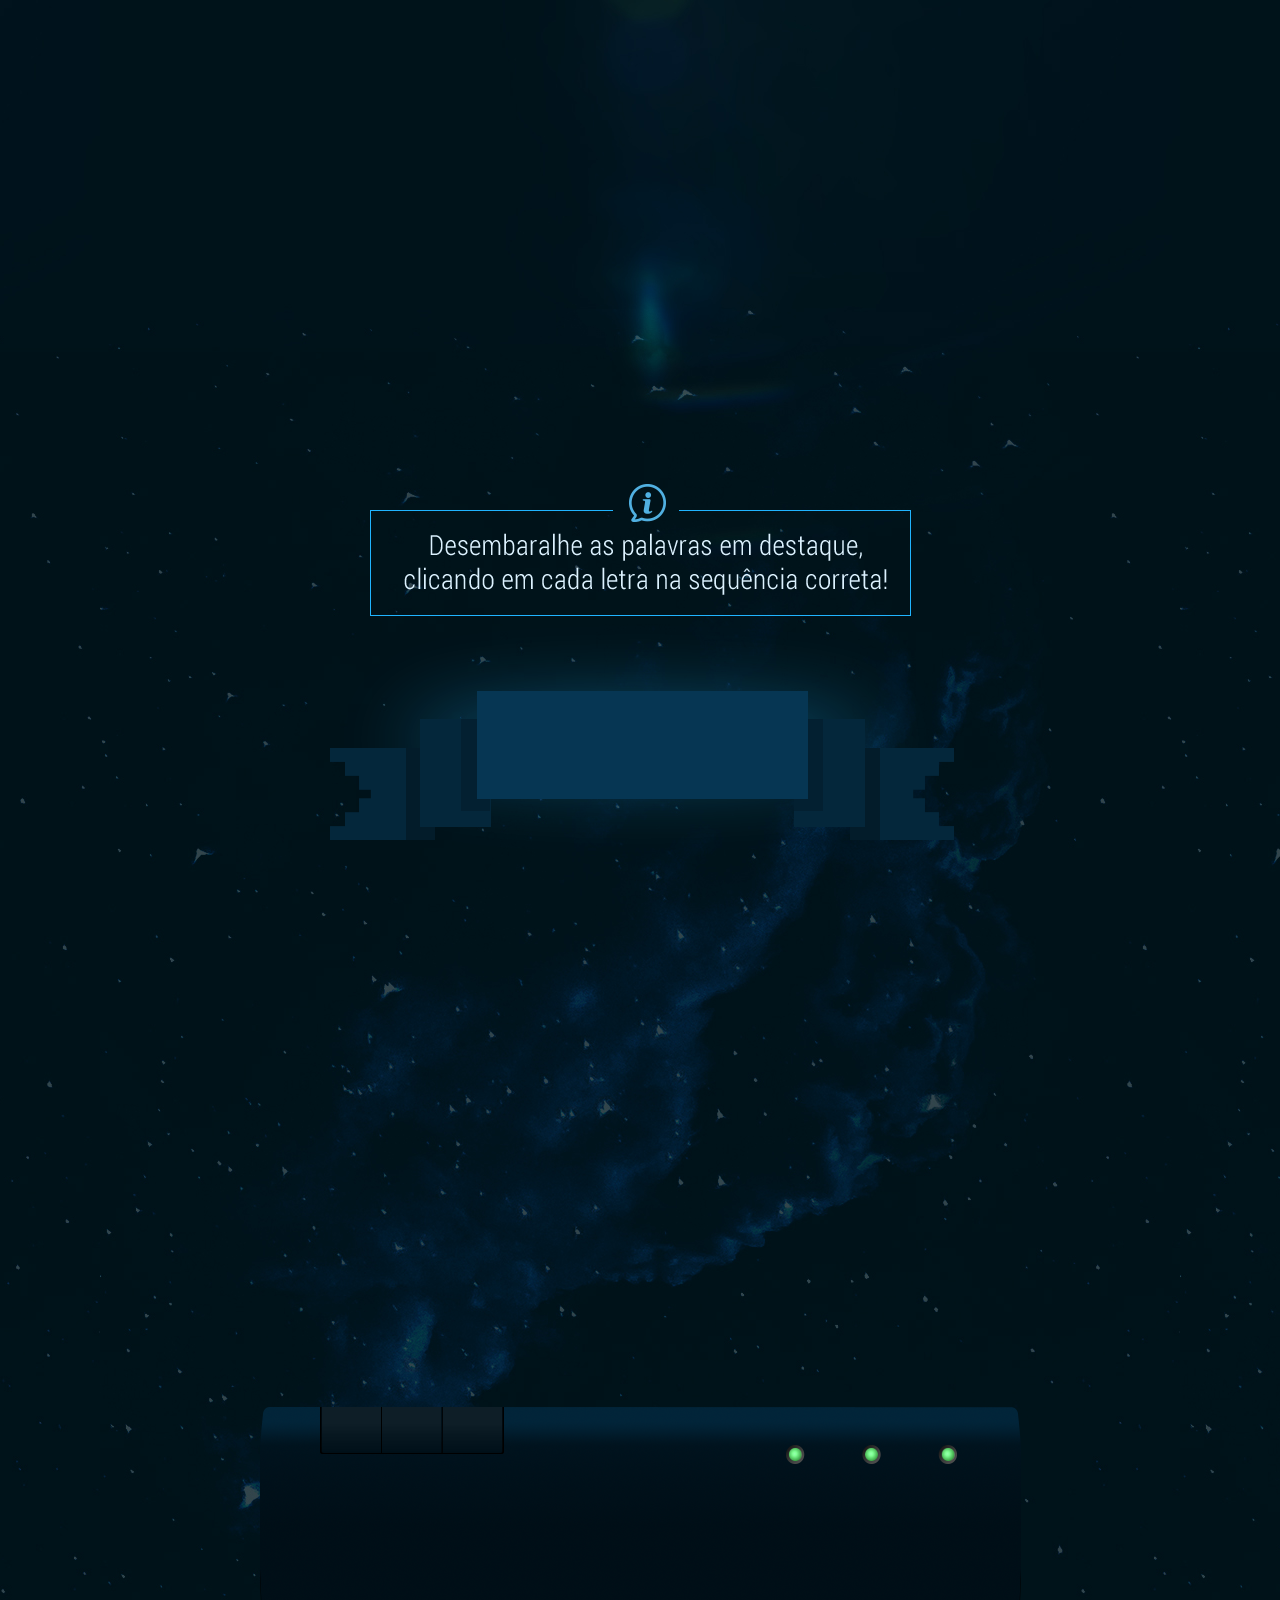
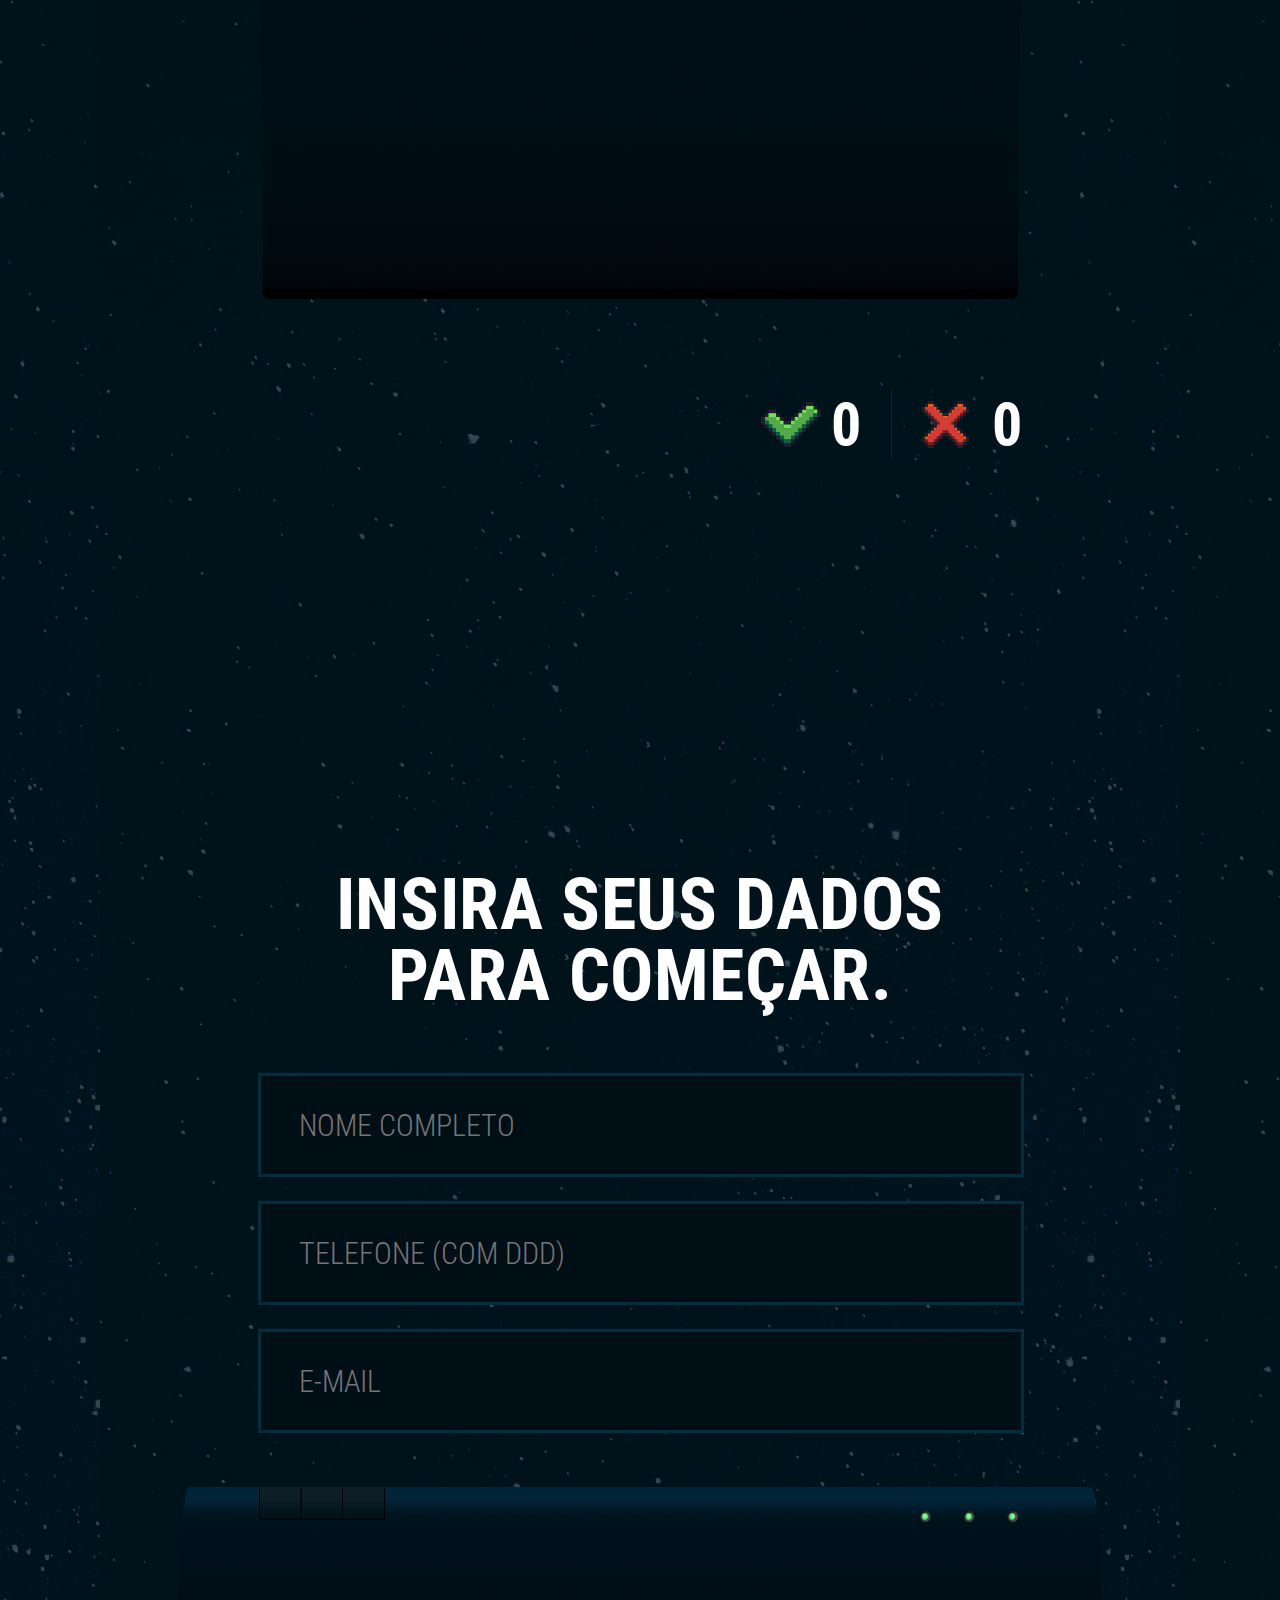
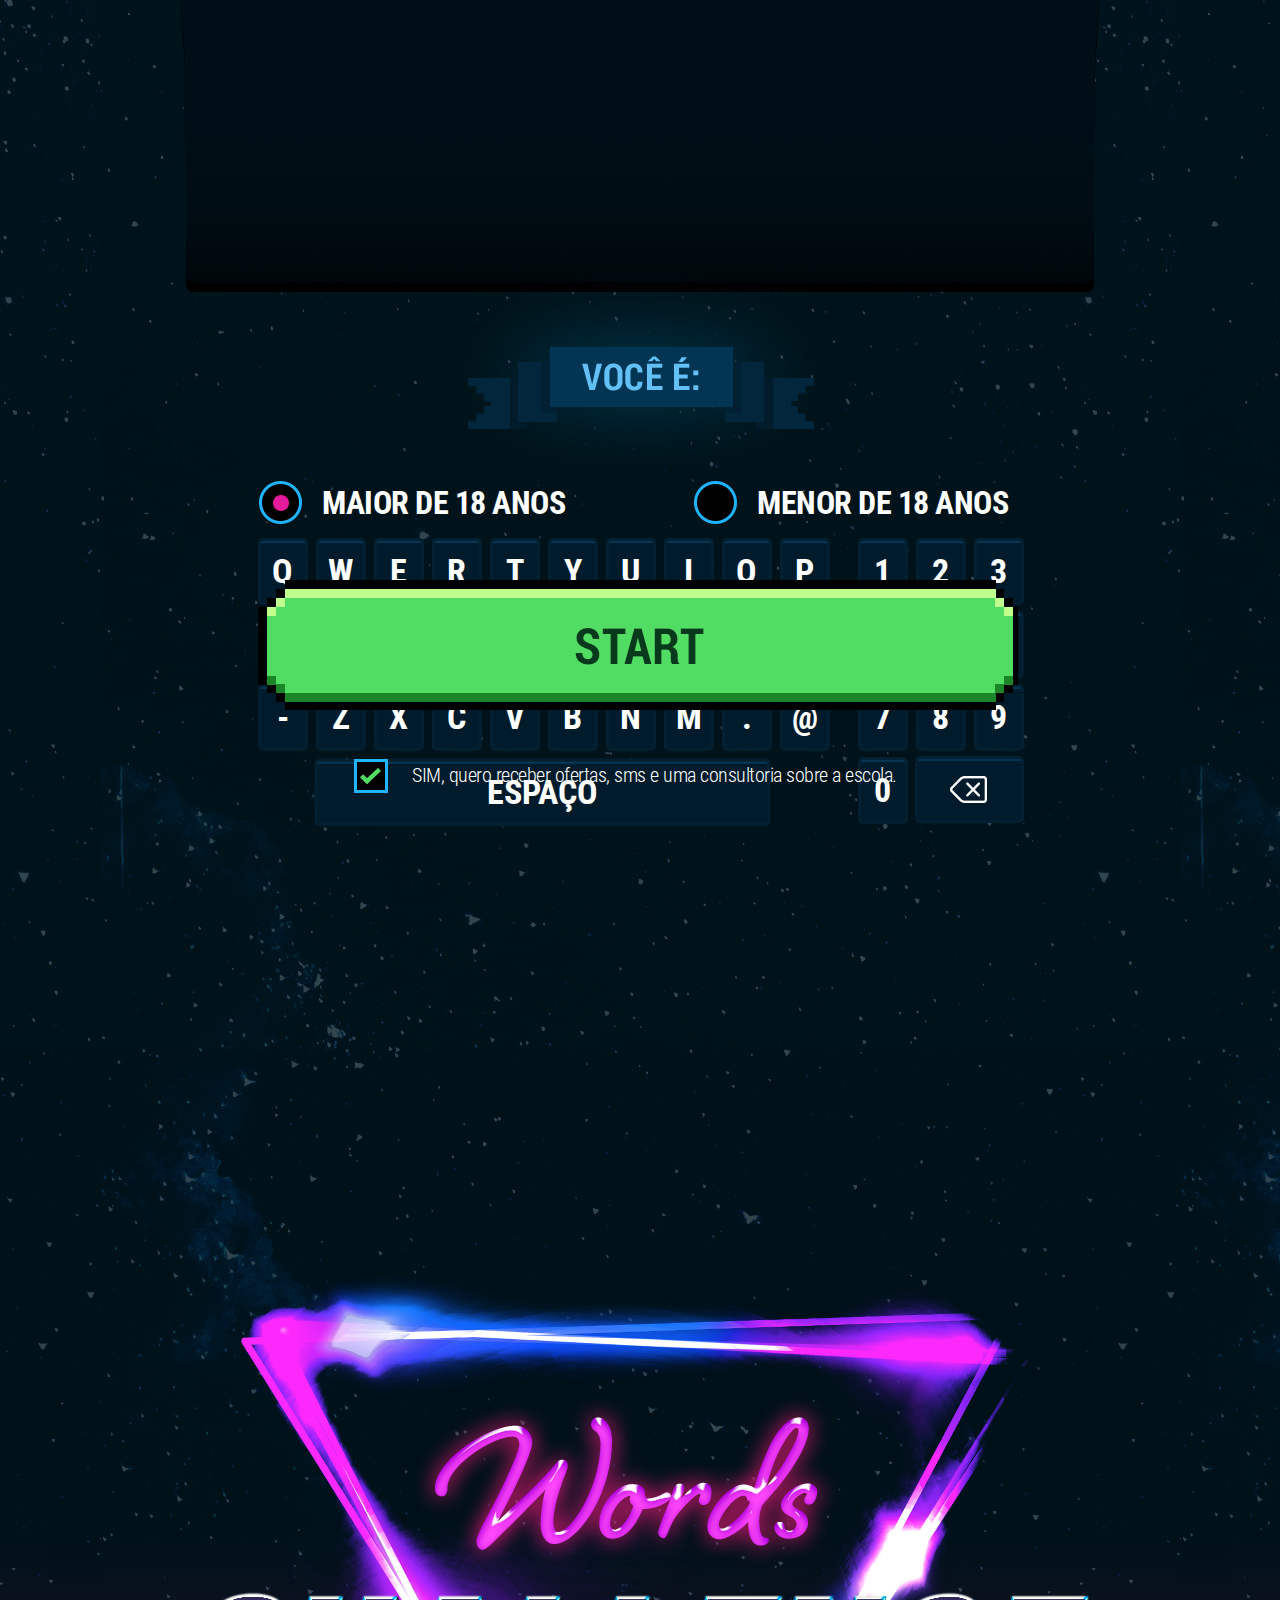
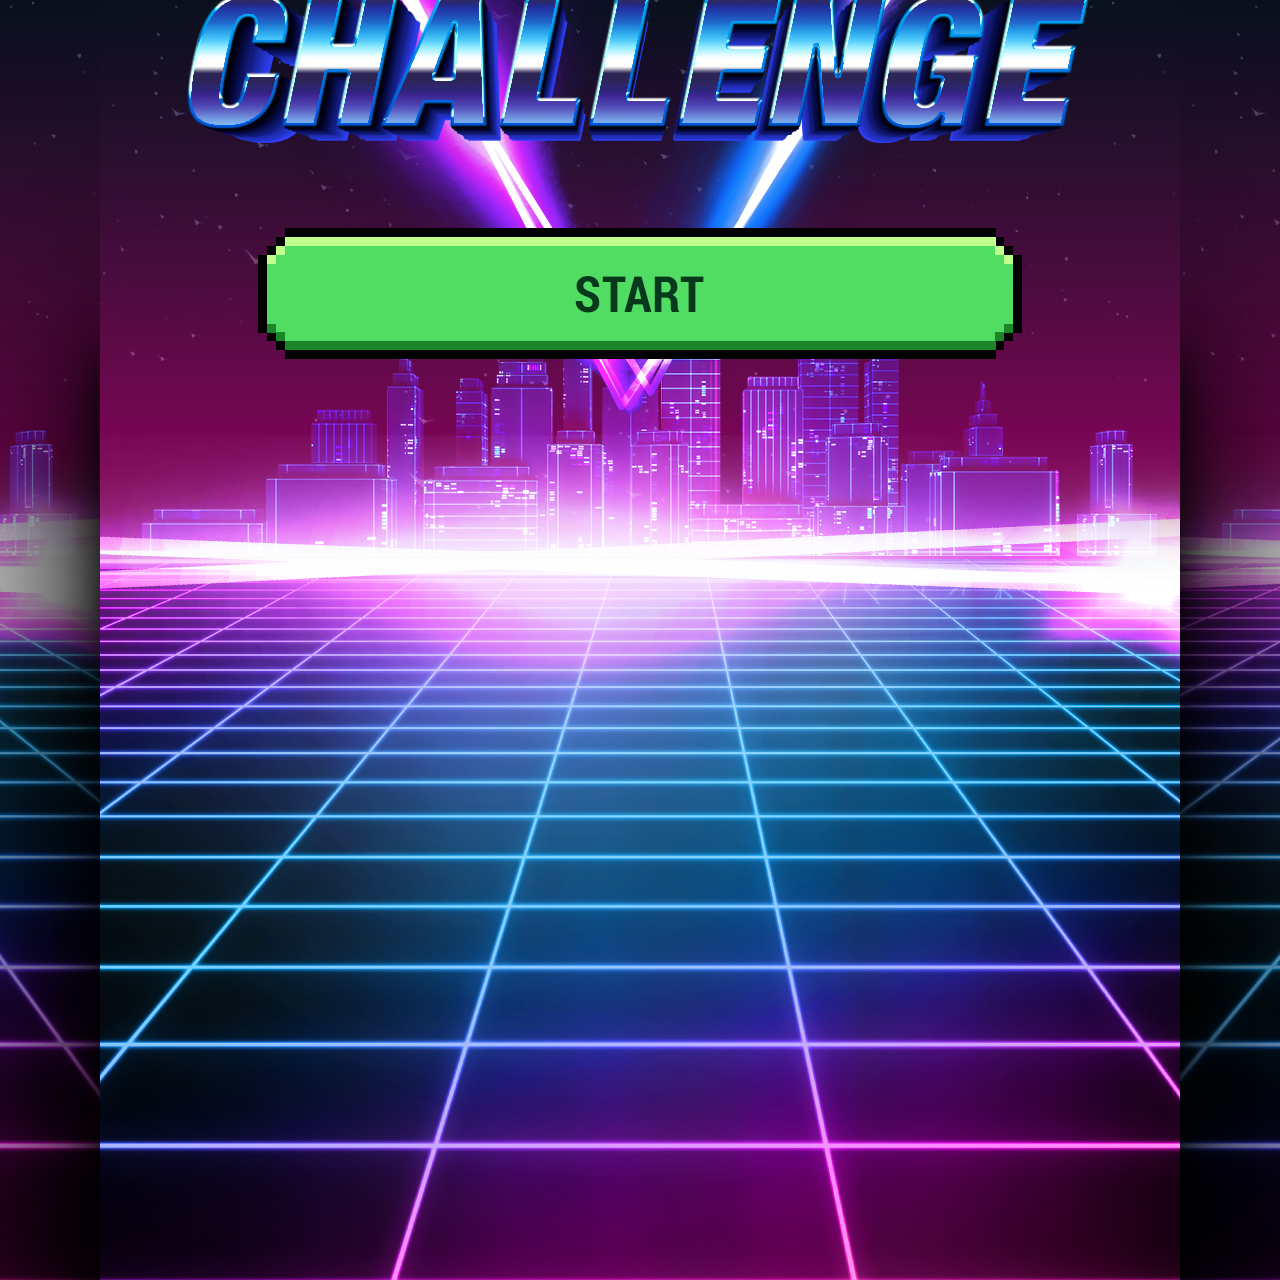
==== commit a307c984: "Restart Fix;" ====
--- a/index.html
+++ b/index.html
@@ -11,7 +11,7 @@
 
   <body>
     <header>
-      <img src="./res/img/english-live.png" alt="EF English Live" class="logo">
+      <img src="./res/img/br-ef-ef-white-logo.svg" alt="EF English Live" class="logo">
     </header>
 
     <section id="result">
@@ -72,17 +72,17 @@
           <label id="lbloptin" for="optin">
             SIM, quero receber ofertas, sms e uma consultoria sobre a escola.
           </label>
-        </form>
-        <div id="emailDomains" class="hide emailhelper">
-          <ul class="emailoptions">
-            <li class="emailoption">@gmail.com</li>
-            <li class="emailoption">@hotmail.com</li>
-            <li class="emailoption">@outlook.com</li>
-            <li class="emailoption">@icloud.com</li>
-            <li class="emailoption">@yahoo.com</li>
-            <li class="emailoption">@yahoo.com.br</li>
-          </ul>
-        </div>
+          <div id="emailDomains" class="hide emailhelper">
+            <ul class="emailoptions">
+              <li class="emailoption">@gmail.com</li>
+              <li class="emailoption">@hotmail.com</li>
+              <li class="emailoption">@outlook.com</li>
+              <li class="emailoption">@icloud.com</li>
+              <li class="emailoption">@yahoo.com</li>
+              <li class="emailoption">@yahoo.com.br</li>
+            </ul>
+          </div>
+      </form>
       </div>
       <div class="keyboard">
         <div id="keyboard"></div>
--- a/res/css/style.css
+++ b/res/css/style.css
@@ -7,6 +7,13 @@
   padding: 0;
   -webkit-font-smoothing: antialiased;
   -moz-osx-font-smoothing: grayscale;
+  overflow: hidden;
+/* cursor: none; */
+/* user-select: none; */
+}
+
+img.logo {
+    width: 430px;
 }
 
 @-webkit-keyframes slide {
@@ -69,7 +76,7 @@
 
 img.btnstart {
   margin: 0 auto 0 auto;
-  cursor: pointer;
+  cursor: none;
 }
 
 img.btnstart:active {
@@ -97,7 +104,7 @@
   height: 406px;
   margin: auto;
   background: url("../img/keyboard.png") no-repeat;
-  margin: 58px auto 0 auto;
+  margin: -920px auto 0 auto;
   padding: 45px 0 0 78px;
 }
 
@@ -111,7 +118,7 @@
   background: url("../img/key-letter.png") no-repeat;
   font-family: "Roboto Condensed";
   font-weight: bold;
-  cursor: pointer;
+  cursor: none;
 }
 
 form#leadForm {
@@ -207,7 +214,7 @@
 }
 
 form#leadForm img.vocee {
-  margin: -16px auto -10px auto;
+  margin: 400px auto -10px auto;
   display: block;
 }
 
@@ -219,11 +226,14 @@
   position: absolute;
   background: #002432;
   width: 760px;
-  margin-top: -565px;
-  margin-left: 158px;
+  margin-top: -515px;
+  margin-left: -2px;
   padding: 0;
-  border: 3px solid #002d40;
-  border-bottom: 0 solid #002d40;
+  border: 8px solid #00080c;
+  border-top: 0 solid #002d40;
+  z-index: 99;
+  border-bottom-left-radius: 20px;
+  border-bottom-right-radius: 20px;
 }
 
 .emailhelper.show ul li {
@@ -239,7 +249,7 @@
 
 .emailhelper.show ul li:hover {
   background: #002d40;
-  cursor: pointer;
+  cursor: none;
 }
 
 div#keyboard {
@@ -420,7 +430,7 @@
   border: 0 none;
   outline: 0 none;
   background: url("../img/key-game.png") no-repeat;
-  cursor: pointer;
+  cursor: none;
   font-family: "Roboto Condensed", sans-serif;
   font-size: 110px;
   font-weight: bold;
@@ -450,6 +460,23 @@
   margin: 105px auto 0 auto;
 }
 
+#result .final.hard img {
+    margin-bottom: -300px;
+}
+
+#result .final.hard p.resultText {
+    margin-top: 60px;
+    margin-bottom: -40px;
+}
+
 section#result img.restart {
     margin-top: 150px;
 }
+
+span.minusTime {
+    position: absolute;
+    font-size: 40px;
+    margin-top: -60px;
+    margin-left: -60px;
+    color: #ed008c;
+}
